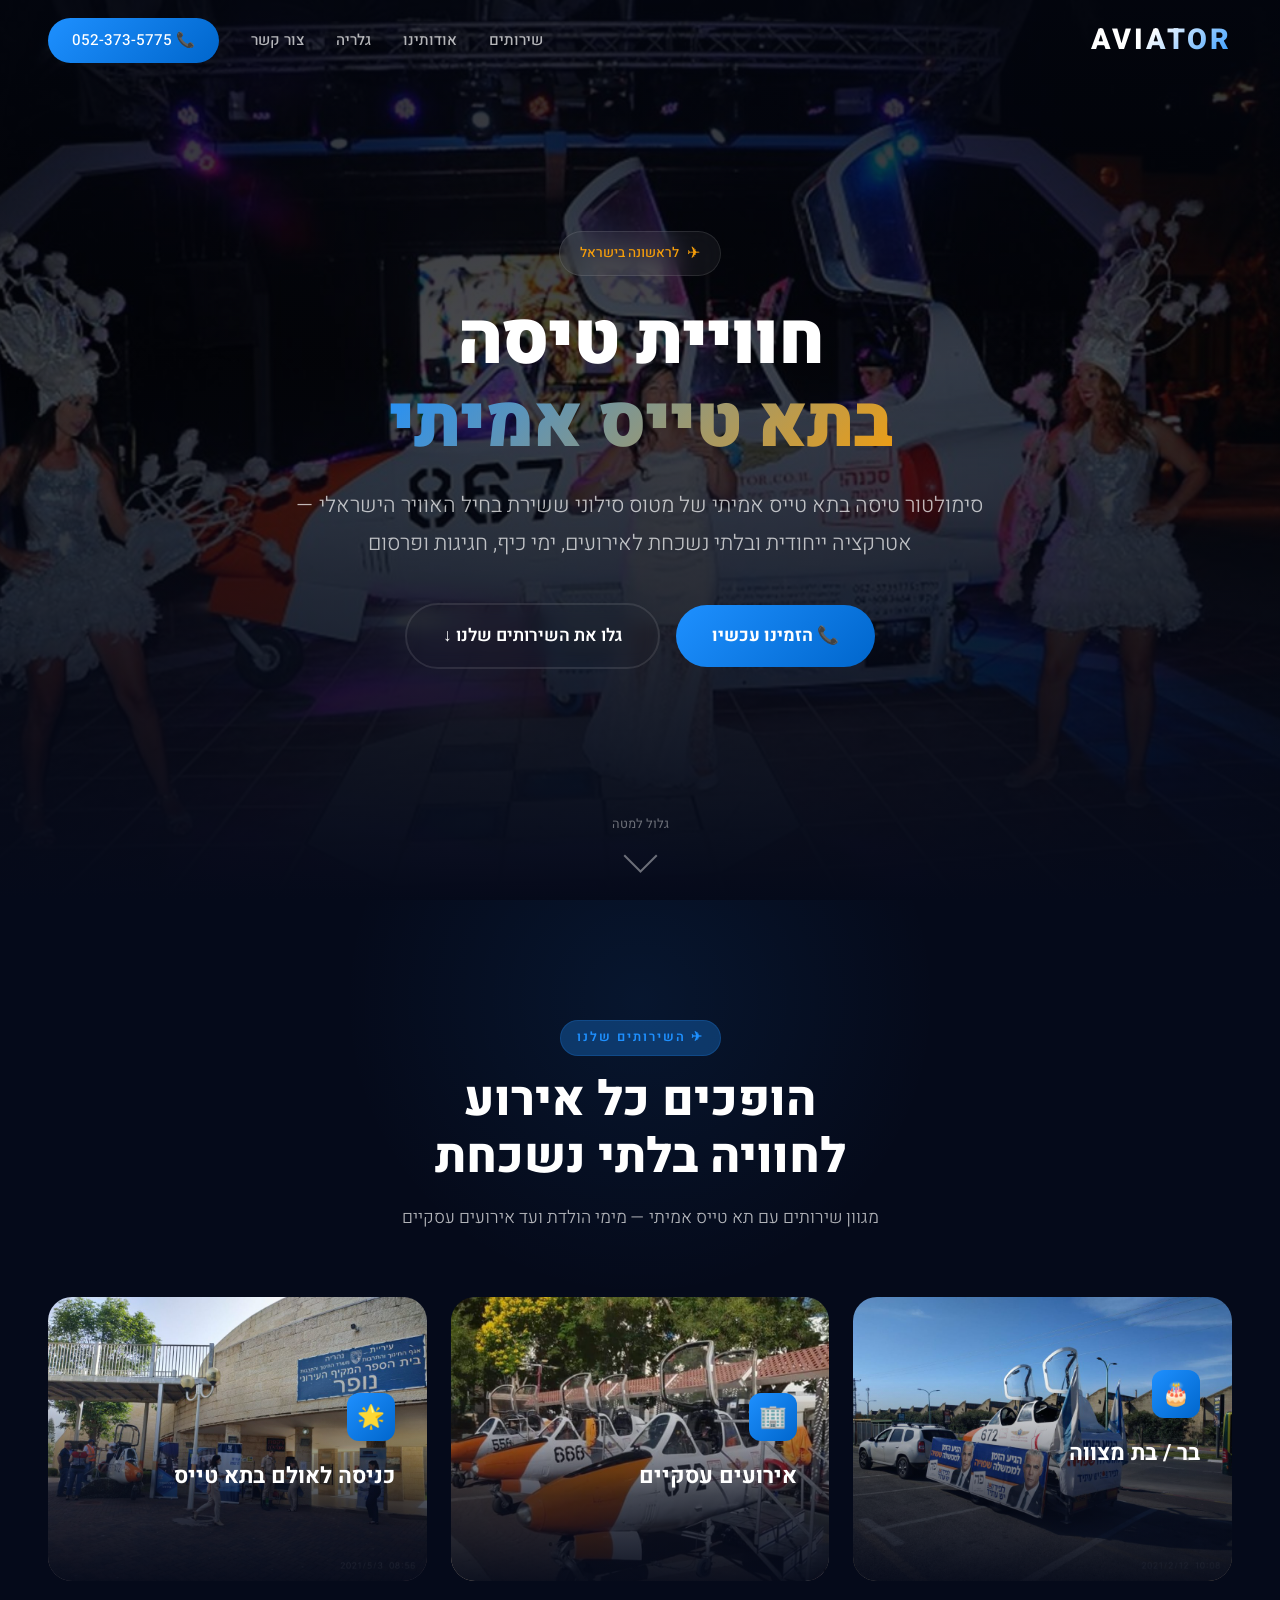
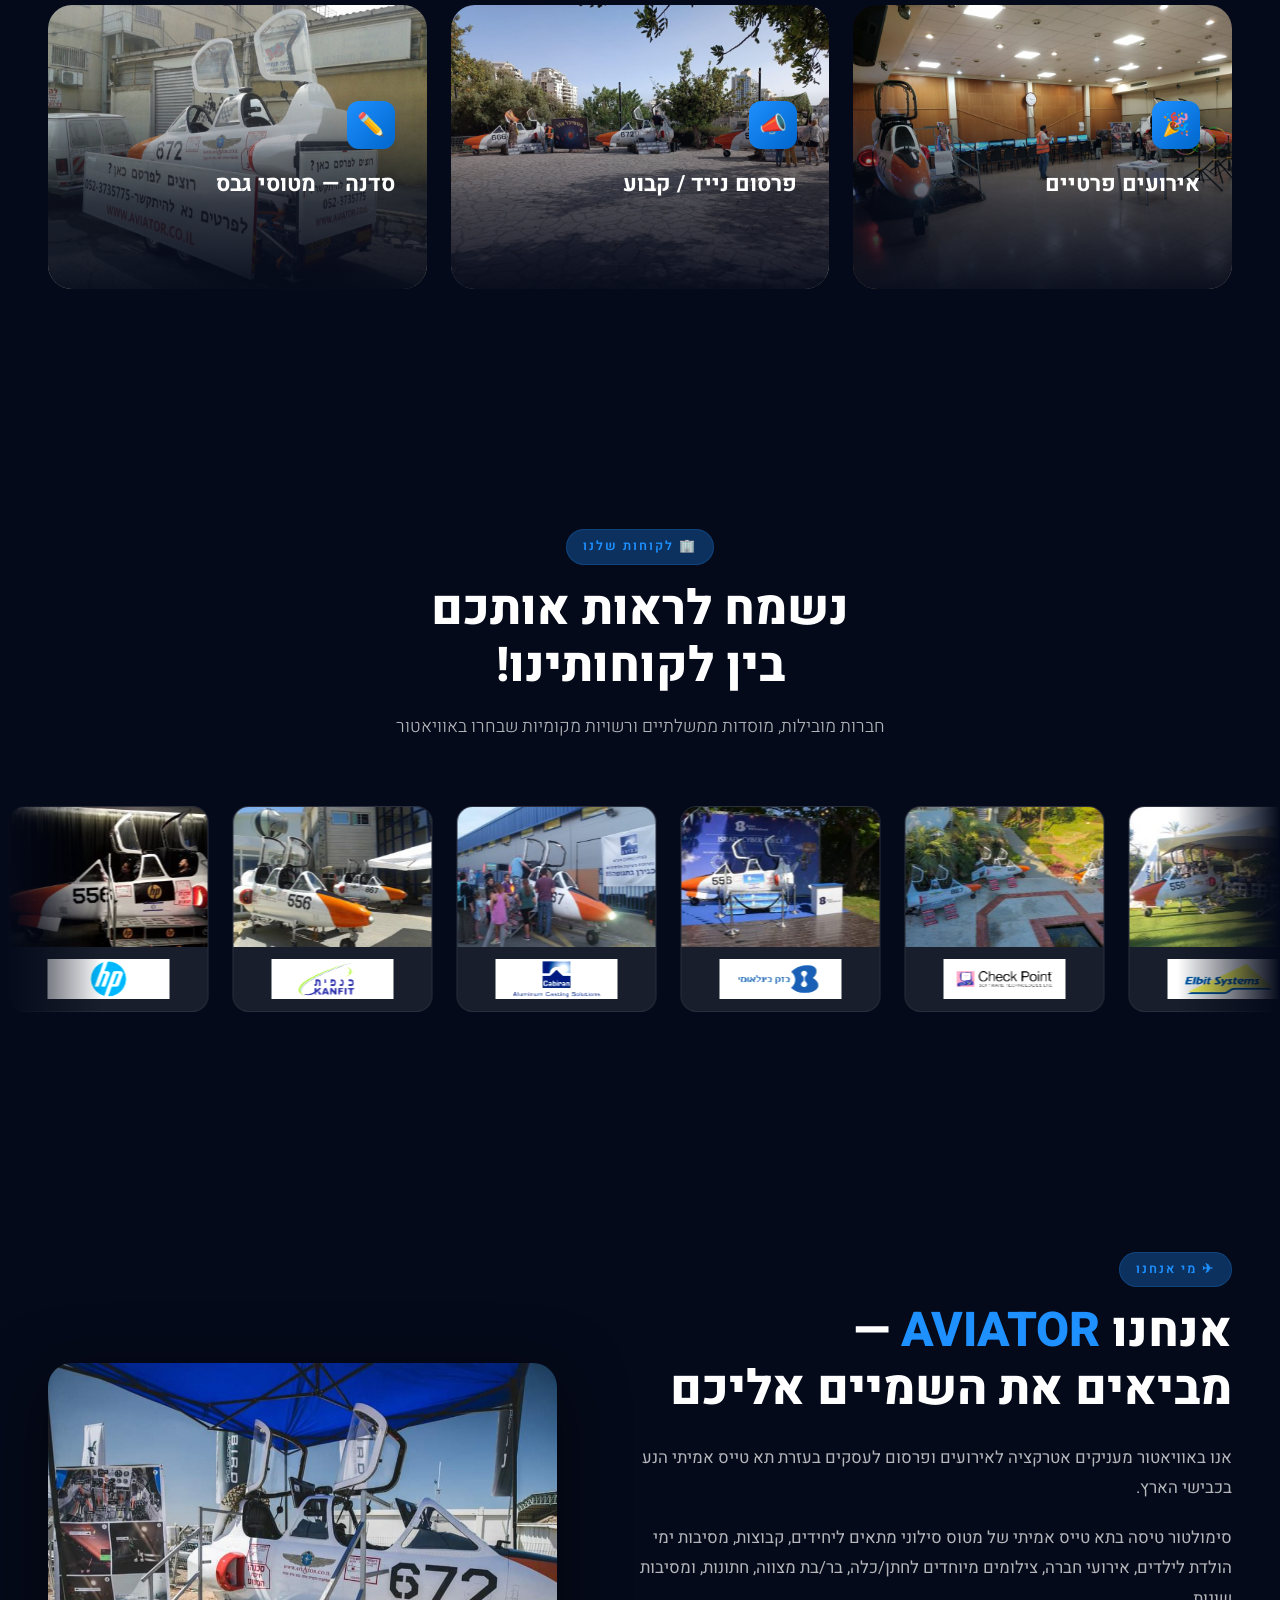
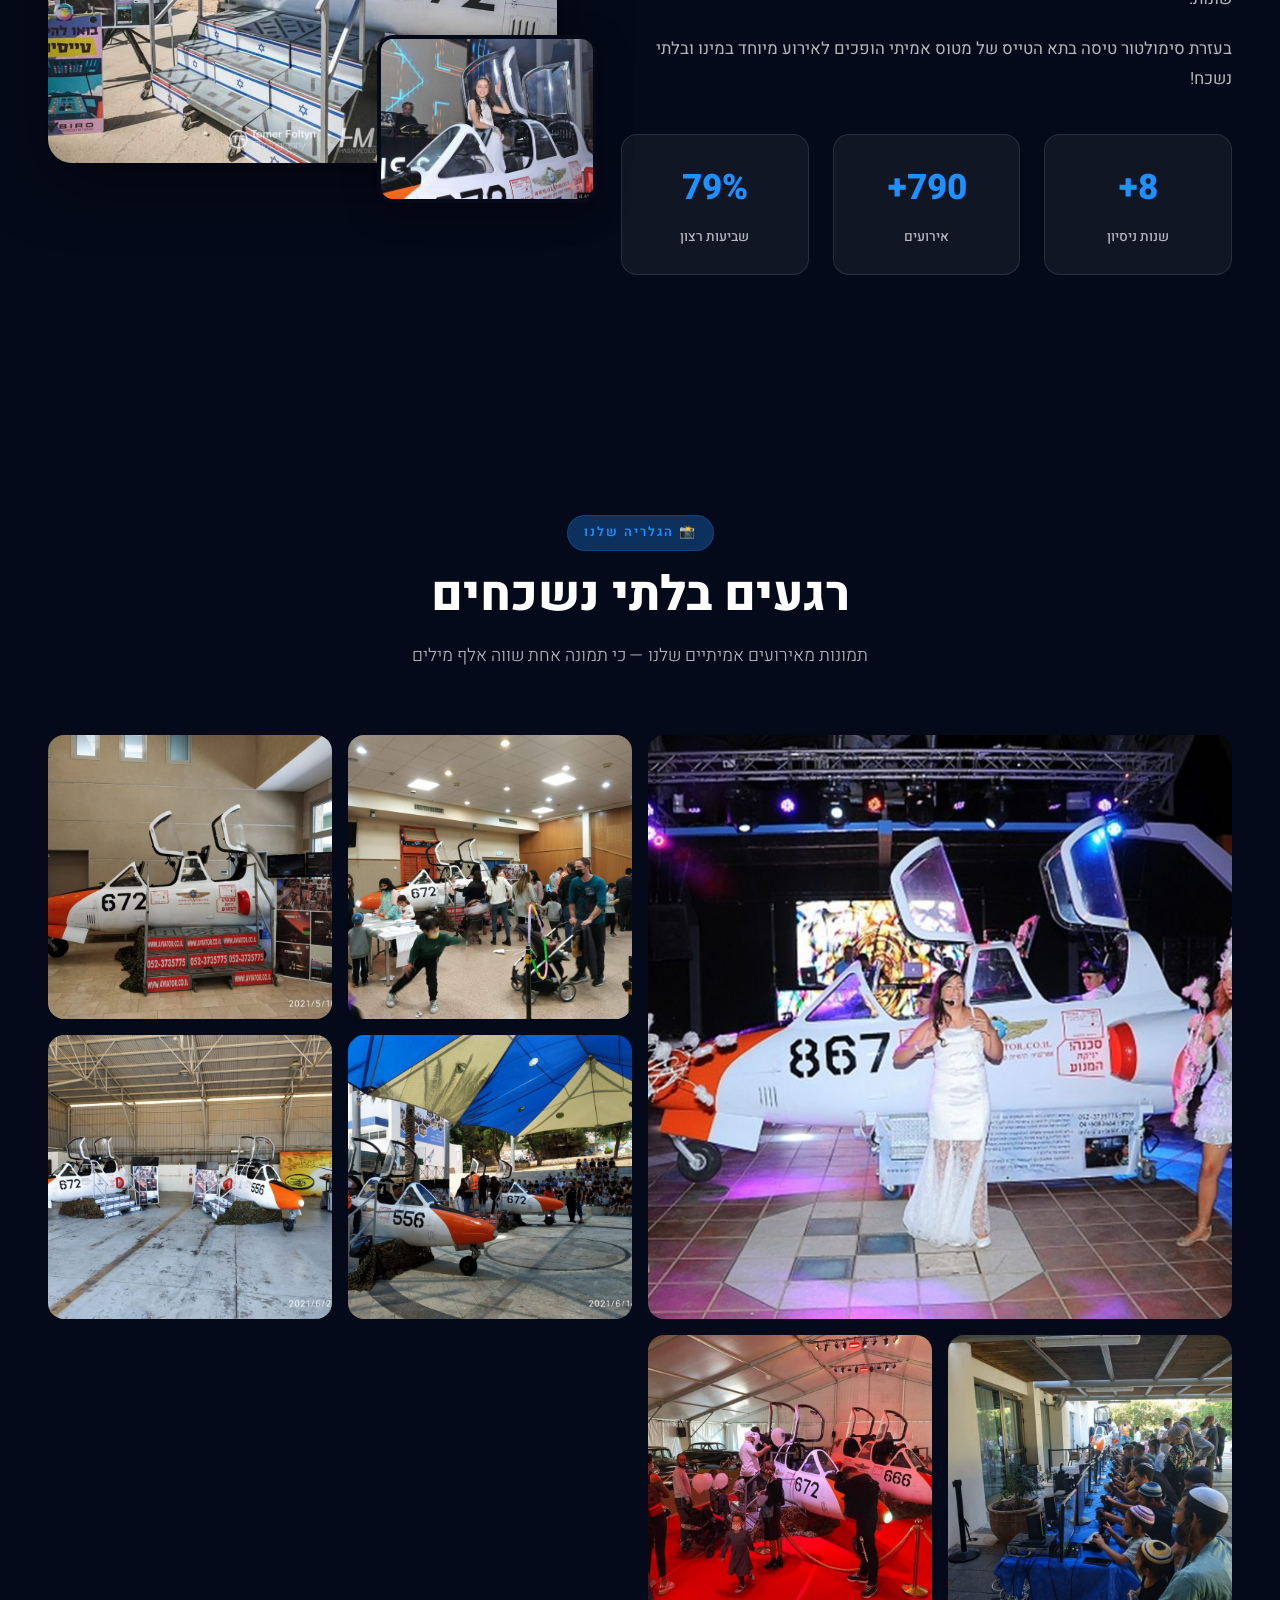
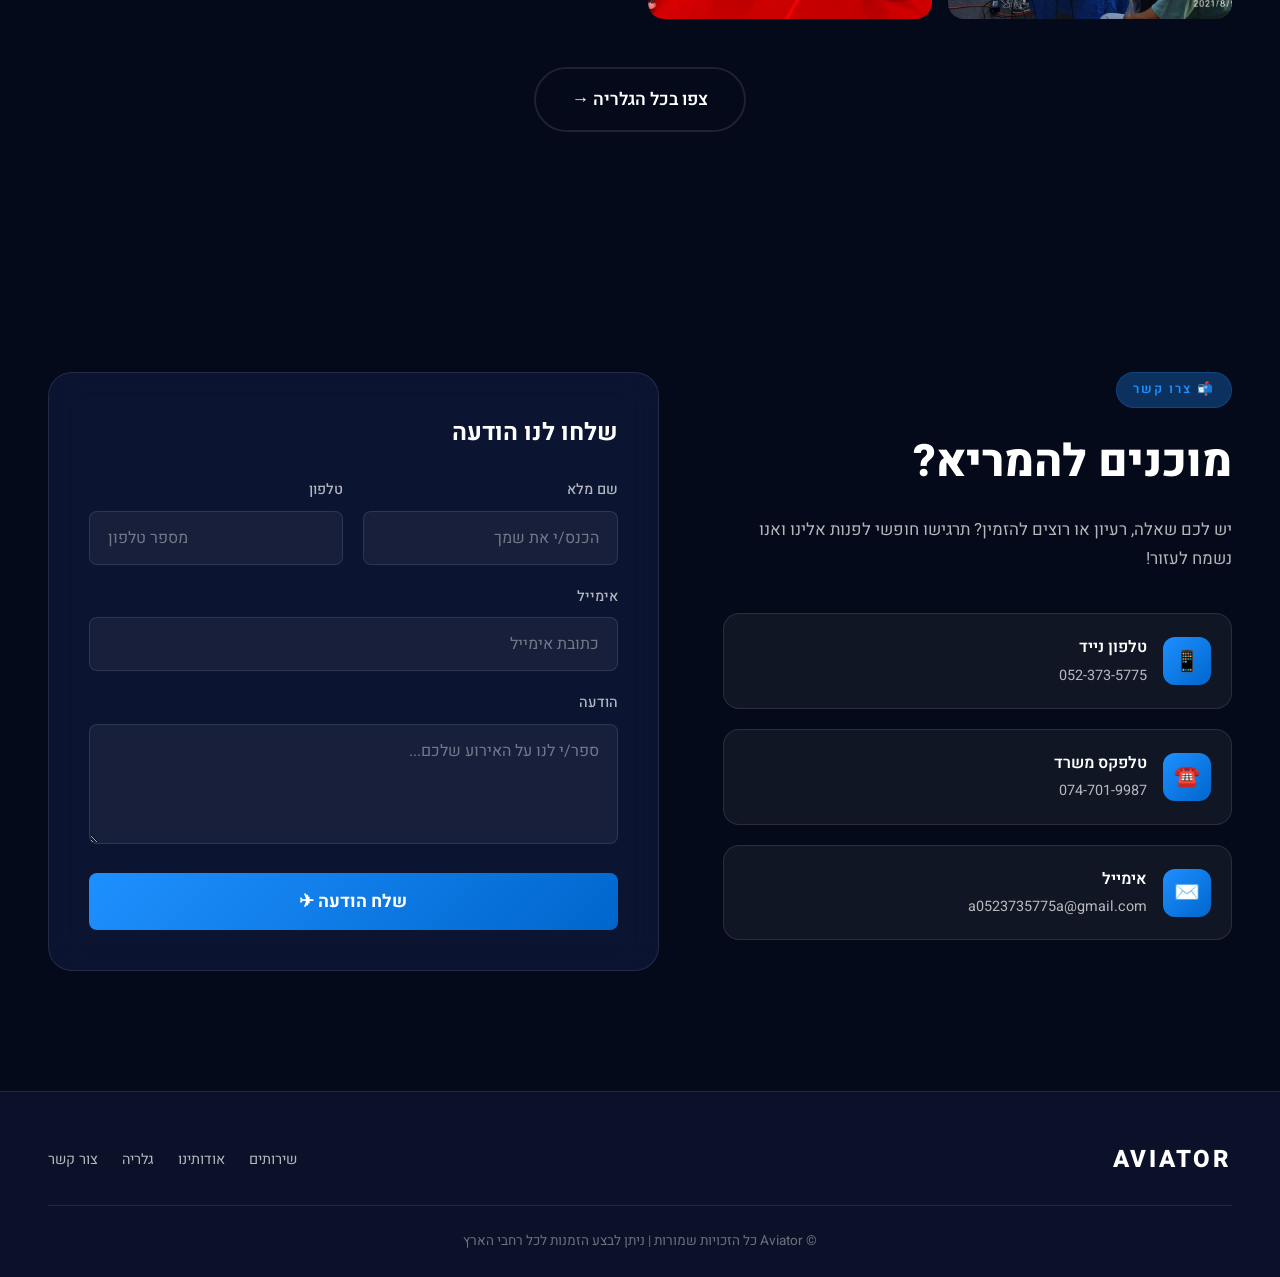
==== index.html @ 3ad4fd41 "first commit" ====
<!DOCTYPE html>
<html lang="he" dir="rtl">

<head>
    <meta charset="UTF-8">
    <meta name="viewport" content="width=device-width, initial-scale=1.0">
    <title>AVIATOR — אטרקציה לאירועים ופרסום בתא טייס אמיתי</title>
    <meta name="description"
        content="אנו באוויאטור מעניקים אטרקציה לאירועים ופרסום לעסקים בעזרת תא טייס אמיתי הנע בכבישי הארץ. סימולטור טיסה בתא טייס אמיתי של מטוס סילוני.">
    <link rel="stylesheet" href="styles.css">
</head>

<body>

    <!-- ═══ NAVIGATION ═══ -->
    <nav class="navbar" id="navbar">
        <div class="container">
            <a href="index.html" class="nav-logo">AVIATOR</a>
            <div class="nav-links" id="navLinks">
                <a href="#services">שירותים</a>
                <a href="#about">אודותינו</a>
                <a href="#gallery">גלריה</a>
                <a href="#contact">צור קשר</a>
                <a href="tel:+972523735775" class="nav-cta">📞 052-373-5775</a>
            </div>
            <button class="nav-toggle" id="navToggle" aria-label="תפריט">
                <span></span><span></span><span></span>
            </button>
        </div>
    </nav>

    <!-- ═══ HERO ═══ -->
    <section class="hero" id="hero">
        <div class="hero-bg">
            <img src="images/hero-event.jpg" alt="אירוע עם תא טייס אמיתי">
        </div>
        <div class="hero-overlay"></div>
        <div class="hero-content">
            <div class="hero-badge reveal">לראשונה בישראל</div>
            <h1 class="hero-title reveal reveal-delay-1">
                חוויית טיסה<br>
                <span class="highlight">בתא טייס אמיתי</span>
            </h1>
            <p class="hero-subtitle reveal reveal-delay-2">
                סימולטור טיסה בתא טייס אמיתי של מטוס סילוני ששירת בחיל האוויר הישראלי — אטרקציה ייחודית ובלתי נשכחת
                לאירועים, ימי כיף, חגיגות ופרסום
            </p>
            <div class="hero-actions reveal reveal-delay-3">
                <a href="tel:+972523735775" class="btn-primary">📞 הזמינו עכשיו</a>
                <a href="#services" class="btn-secondary">גלו את השירותים שלנו ↓</a>
            </div>
        </div>
        <div class="hero-scroll-indicator">
            <span>גלול למטה</span>
            <div class="arrow"></div>
        </div>
    </section>

    <!-- ═══ SERVICES ═══ -->
    <section class="services" id="services">
        <div class="container">
            <div class="section-header">
                <div class="section-tag reveal">✈ השירותים שלנו</div>
                <h2 class="section-title reveal reveal-delay-1">הופכים כל אירוע<br>לחוויה בלתי נשכחת</h2>
                <p class="section-subtitle reveal reveal-delay-2">מגוון שירותים עם תא טייס אמיתי — מימי הולדת ועד
                    אירועים עסקיים</p>
            </div>
            <div class="services-grid">
                <a href="bar-mitzvah.html" class="service-card reveal">
                    <img src="images/service-barmitzvah.jpg" alt="בר/בת מצווה">
                    <div class="service-card-overlay">
                        <div class="service-card-icon">🎂</div>
                        <h3>בר / בת מצווה</h3>
                        <p>הזדמנות של פעם בחיים — הילד/ה שלכם וחבריו נכנסים לתא טייס אמיתי ומבצעים טיסות, נחיתות ומשימות
                            מרגשות!</p>
                    </div>
                    <div class="service-card-arrow">←</div>
                </a>
                <a href="business-events.html" class="service-card reveal reveal-delay-1">
                    <img src="images/service-events.jpg" alt="אירועים עסקיים">
                    <div class="service-card-overlay">
                        <div class="service-card-icon">🏢</div>
                        <h3>אירועים עסקיים</h3>
                        <p>ימי כיף וגיבוש לעובדים, תערוכות והפנינגים עם אטרקציה ייחודית שתיזכר לכולם</p>
                    </div>
                    <div class="service-card-arrow">←</div>
                </a>
                <a href="hall-entry.html" class="service-card reveal reveal-delay-2">
                    <img src="images/service-hall.jpg" alt="כניסה לאולם בתא טייס">
                    <div class="service-card-overlay">
                        <div class="service-card-icon">🌟</div>
                        <h3>כניסה לאולם בתא טייס</h3>
                        <p>כניסה מיוחדת ובלתי נשכחת לאולם האירועים — גורמים לאורחים להפיל את הלסת!</p>
                    </div>
                    <div class="service-card-arrow">←</div>
                </a>
                <a href="private-events.html" class="service-card reveal reveal-delay-3">
                    <img src="images/service-private.jpg" alt="אירועים פרטיים">
                    <div class="service-card-overlay">
                        <div class="service-card-icon">🎉</div>
                        <h3>אירועים פרטיים</h3>
                        <p>חתונות, מסיבות, ימי הולדת וחגיגות — הפכו את האירוע שלכם למיוחד במינו</p>
                    </div>
                    <div class="service-card-arrow">←</div>
                </a>
                <a href="advertising.html" class="service-card reveal reveal-delay-4">
                    <img src="images/service-advertising.jpg" alt="פרסום">
                    <div class="service-card-overlay">
                        <div class="service-card-icon">📣</div>
                        <h3>פרסום נייד / קבוע</h3>
                        <p>קידום מותג, חברה, מוצר או מבצע שיווקי עם תא טייס אמיתי של מטוס סילוני</p>
                    </div>
                    <div class="service-card-arrow">←</div>
                </a>
                <a href="workshop.html" class="service-card reveal reveal-delay-5">
                    <img src="images/service-workshops.jpg" alt="סדנה מטוסי גבס">
                    <div class="service-card-overlay">
                        <div class="service-card-icon">✏️</div>
                        <h3>סדנה — מטוסי גבס</h3>
                        <p>סדנא ייחודית להכנת מטוסי גבס לצביעה — עשרות דגמי מטוסים מההכי קטן להכי גדול</p>
                    </div>
                    <div class="service-card-arrow">←</div>
                </a>
            </div>
        </div>
    </section>

    <!-- ═══ CLIENTS CAROUSEL ═══ -->
    <section class="clients" id="clients">
        <div class="container">
            <div class="section-header">
                <div class="section-tag reveal">🏢 לקוחות שלנו</div>
                <h2 class="section-title reveal reveal-delay-1">נשמח לראות אותכם<br>בין לקוחותינו!</h2>
                <p class="section-subtitle reveal reveal-delay-2">חברות מובילות, מוסדות ממשלתיים ורשויות מקומיות שבחרו
                    באוויאטור</p>
            </div>
        </div>
        <div class="clients-track-wrapper reveal">
            <div class="clients-track">
                <!-- Set 1 — exact pairings from aviator.co.il -->
                <div class="client-card">
                    <div class="client-card-photo"><img src="images/clients/event-elbit.jpg" alt="Elbit Systems"
                            loading="lazy"></div>
                    <div class="client-card-logo"><img src="images/clients/elbit.jpg" alt="Elbit Systems"></div>
                </div>
                <div class="client-card">
                    <div class="client-card-photo"><img src="images/clients/event-checkpoint.jpg" alt="Check Point"
                            loading="lazy"></div>
                    <div class="client-card-logo"><img src="images/clients/checkpoint.jpg" alt="Check Point"></div>
                </div>
                <div class="client-card">
                    <div class="client-card-photo"><img src="images/clients/event-bezeq.jpg" alt="בזק בינלאומי"
                            loading="lazy"></div>
                    <div class="client-card-logo"><img src="images/clients/bezeq.jpg" alt="בזק בינלאומי"></div>
                </div>
                <div class="client-card">
                    <div class="client-card-photo"><img src="images/clients/event-cabiran.jpg" alt="Cabiran"
                            loading="lazy"></div>
                    <div class="client-card-logo"><img src="images/clients/cabiran.jpg" alt="Cabiran"></div>
                </div>
                <div class="client-card">
                    <div class="client-card-photo"><img src="images/clients/event-kanfit.jpg" alt="Kanfit"
                            loading="lazy"></div>
                    <div class="client-card-logo"><img src="images/clients/kanfit.jpg" alt="Kanfit"></div>
                </div>
                <div class="client-card">
                    <div class="client-card-photo"><img src="images/clients/event-hp.jpg" alt="HP" loading="lazy"></div>
                    <div class="client-card-logo"><img src="images/clients/hp.jpg" alt="HP"></div>
                </div>
                <div class="client-card">
                    <div class="client-card-photo"><img src="images/clients/event-misterfix.jpg" alt="מיסטר פיקס"
                            loading="lazy"></div>
                    <div class="client-card-logo"><img src="images/clients/misterfix.jpg" alt="מיסטר פיקס"></div>
                </div>
                <div class="client-card">
                    <div class="client-card-photo"><img src="images/clients/event-astronautics.jpg" alt="Astronautics"
                            loading="lazy"></div>
                    <div class="client-card-logo"><img src="images/clients/astronautics.jpg" alt="Astronautics"></div>
                </div>
                <div class="client-card">
                    <div class="client-card-photo"><img src="images/clients/event-cisco.jpg" alt="CISCO" loading="lazy">
                    </div>
                    <div class="client-card-logo"><img src="images/clients/cisco.jpg" alt="CISCO"></div>
                </div>
                <div class="client-card">
                    <div class="client-card-photo"><img src="images/clients/event-kkl.jpg" alt="KKL" loading="lazy">
                    </div>
                    <div class="client-card-logo"><img src="images/clients/kkl.jpg" alt="KKL"></div>
                </div>
                <div class="client-card">
                    <div class="client-card-photo"><img src="images/clients/event-intel.jpg" alt="Intel" loading="lazy">
                    </div>
                    <div class="client-card-logo"><img src="images/clients/intel.jpg" alt="Intel"></div>
                </div>
                <div class="client-card">
                    <div class="client-card-photo"><img src="images/clients/event-mod.jpg" alt="משרד הביטחון"
                            loading="lazy"></div>
                    <div class="client-card-logo"><img src="images/clients/mod.jpg" alt="משרד הביטחון"></div>
                </div>
                <div class="client-card">
                    <div class="client-card-photo"><img src="images/clients/event-zahal.jpg" alt="צה״ל" loading="lazy">
                    </div>
                    <div class="client-card-logo"><img src="images/clients/zahal.jpg" alt="צה״ל שלנו"></div>
                </div>
                <div class="client-card">
                    <div class="client-card-photo"><img src="images/clients/event-iryamim.jpg" alt="קניון עיר ימים"
                            loading="lazy"></div>
                    <div class="client-card-logo"><img src="images/clients/iryamim.jpg" alt="קניון עיר ימים"></div>
                </div>
                <div class="client-card">
                    <div class="client-card-photo"><img src="images/clients/event-haifa.jpg" alt="עיריית חיפה"
                            loading="lazy"></div>
                    <div class="client-card-logo"><img src="images/clients/haifa.jpg" alt="עיריית חיפה"></div>
                </div>
                <div class="client-card">
                    <div class="client-card-photo"><img src="images/clients/event-symantec.jpg" alt="Symantec"
                            loading="lazy"></div>
                    <div class="client-card-logo"><img src="images/clients/symantec.jpg" alt="Symantec"></div>
                </div>
                <div class="client-card">
                    <div class="client-card-photo"><img src="images/clients/event-maccabi.jpg" alt="מכבי"
                            loading="lazy"></div>
                    <div class="client-card-logo"><img src="images/clients/maccabi.jpg" alt="מכבי"></div>
                </div>
                <div class="client-card">
                    <div class="client-card-photo"><img src="images/clients/event-malamteam.jpg" alt="Malam Team"
                            loading="lazy"></div>
                    <div class="client-card-logo"><img src="images/clients/malamteam.jpg" alt="Malam Team"></div>
                </div>
                <div class="client-card">
                    <div class="client-card-photo"><img src="images/clients/event-police.jpg" alt="משטרת ישראל"
                            loading="lazy"></div>
                    <div class="client-card-logo"><img src="images/clients/police.jpg" alt="משטרת ישראל"></div>
                </div>
                <div class="client-card">
                    <div class="client-card-photo"><img src="images/clients/event-metalicone.jpg" alt="Metalicone"
                            loading="lazy"></div>
                    <div class="client-card-logo"><img src="images/clients/metalicone.jpg" alt="Metalicone"></div>
                </div>
                <div class="client-card">
                    <div class="client-card-photo"><img src="images/clients/event-gigamon.jpg" alt="Gigamon"
                            loading="lazy"></div>
                    <div class="client-card-logo"><img src="images/clients/gigamon.jpg" alt="Gigamon"></div>
                </div>
                <div class="client-card">
                    <div class="client-card-photo"><img src="images/clients/event-yadiryamim.jpg" alt="ידי ימים"
                            loading="lazy"></div>
                    <div class="client-card-logo"><img src="images/clients/yadiryamim.jpg" alt="ידי ימים"></div>
                </div>
                <div class="client-card">
                    <div class="client-card-photo"><img src="images/clients/event-migdalhaemek.jpg" alt="מגדל העמק"
                            loading="lazy"></div>
                    <div class="client-card-logo"><img src="images/clients/migdalhaemek.jpg" alt="מגדל העמק"></div>
                </div>
                <div class="client-card">
                    <div class="client-card-photo"><img src="images/clients/event-petachtikva.jpg" alt="פתח תקווה"
                            loading="lazy"></div>
                    <div class="client-card-logo"><img src="images/clients/petachtikva.jpg" alt="פתח תקווה"></div>
                </div>
                <div class="client-card">
                    <div class="client-card-photo"><img src="images/clients/event-kiriatmalachi.jpg" alt="קריית מלאכי"
                            loading="lazy"></div>
                    <div class="client-card-logo"><img src="images/clients/kiriatmalachi.png" alt="קריית מלאכי"></div>
                </div>
                <div class="client-card">
                    <div class="client-card-photo"><img src="images/clients/event-ilanramon.jpg" alt="אילן רמון"
                            loading="lazy"></div>
                    <div class="client-card-logo"><img src="images/clients/ilanramon.jpg" alt="אילן רמון"></div>
                </div>
                <div class="client-card">
                    <div class="client-card-photo"><img src="images/clients/event-starashdod.jpg" alt="סטאר אשדוד"
                            loading="lazy"></div>
                    <div class="client-card-logo"><img src="images/clients/starashdod.jpg" alt="סטאר אשדוד"></div>
                </div>
                <div class="client-card">
                    <div class="client-card-photo"><img src="images/clients/event-petachtikva2.jpg" alt="פתח תקווה"
                            loading="lazy"></div>
                    <div class="client-card-logo"><img src="images/clients/petachtikva2.png" alt="פתח תקווה"></div>
                </div>
                <!-- Duplicate set for seamless infinite scroll -->
                <div class="client-card">
                    <div class="client-card-photo"><img src="images/clients/event-elbit.jpg" alt="Elbit Systems"
                            loading="lazy"></div>
                    <div class="client-card-logo"><img src="images/clients/elbit.jpg" alt="Elbit Systems"></div>
                </div>
                <div class="client-card">
                    <div class="client-card-photo"><img src="images/clients/event-checkpoint.jpg" alt="Check Point"
                            loading="lazy"></div>
                    <div class="client-card-logo"><img src="images/clients/checkpoint.jpg" alt="Check Point"></div>
                </div>
                <div class="client-card">
                    <div class="client-card-photo"><img src="images/clients/event-bezeq.jpg" alt="בזק בינלאומי"
                            loading="lazy"></div>
                    <div class="client-card-logo"><img src="images/clients/bezeq.jpg" alt="בזק בינלאומי"></div>
                </div>
                <div class="client-card">
                    <div class="client-card-photo"><img src="images/clients/event-cabiran.jpg" alt="Cabiran"
                            loading="lazy"></div>
                    <div class="client-card-logo"><img src="images/clients/cabiran.jpg" alt="Cabiran"></div>
                </div>
                <div class="client-card">
                    <div class="client-card-photo"><img src="images/clients/event-kanfit.jpg" alt="Kanfit"
                            loading="lazy"></div>
                    <div class="client-card-logo"><img src="images/clients/kanfit.jpg" alt="Kanfit"></div>
                </div>
                <div class="client-card">
                    <div class="client-card-photo"><img src="images/clients/event-hp.jpg" alt="HP" loading="lazy"></div>
                    <div class="client-card-logo"><img src="images/clients/hp.jpg" alt="HP"></div>
                </div>
                <div class="client-card">
                    <div class="client-card-photo"><img src="images/clients/event-misterfix.jpg" alt="מיסטר פיקס"
                            loading="lazy"></div>
                    <div class="client-card-logo"><img src="images/clients/misterfix.jpg" alt="מיסטר פיקס"></div>
                </div>
                <div class="client-card">
                    <div class="client-card-photo"><img src="images/clients/event-astronautics.jpg" alt="Astronautics"
                            loading="lazy"></div>
                    <div class="client-card-logo"><img src="images/clients/astronautics.jpg" alt="Astronautics"></div>
                </div>
                <div class="client-card">
                    <div class="client-card-photo"><img src="images/clients/event-cisco.jpg" alt="CISCO" loading="lazy">
                    </div>
                    <div class="client-card-logo"><img src="images/clients/cisco.jpg" alt="CISCO"></div>
                </div>
                <div class="client-card">
                    <div class="client-card-photo"><img src="images/clients/event-kkl.jpg" alt="KKL" loading="lazy">
                    </div>
                    <div class="client-card-logo"><img src="images/clients/kkl.jpg" alt="KKL"></div>
                </div>
                <div class="client-card">
                    <div class="client-card-photo"><img src="images/clients/event-intel.jpg" alt="Intel" loading="lazy">
                    </div>
                    <div class="client-card-logo"><img src="images/clients/intel.jpg" alt="Intel"></div>
                </div>
                <div class="client-card">
                    <div class="client-card-photo"><img src="images/clients/event-mod.jpg" alt="משרד הביטחון"
                            loading="lazy"></div>
                    <div class="client-card-logo"><img src="images/clients/mod.jpg" alt="משרד הביטחון"></div>
                </div>
                <div class="client-card">
                    <div class="client-card-photo"><img src="images/clients/event-zahal.jpg" alt="צה״ל" loading="lazy">
                    </div>
                    <div class="client-card-logo"><img src="images/clients/zahal.jpg" alt="צה״ל שלנו"></div>
                </div>
                <div class="client-card">
                    <div class="client-card-photo"><img src="images/clients/event-iryamim.jpg" alt="קניון עיר ימים"
                            loading="lazy"></div>
                    <div class="client-card-logo"><img src="images/clients/iryamim.jpg" alt="קניון עיר ימים"></div>
                </div>
                <div class="client-card">
                    <div class="client-card-photo"><img src="images/clients/event-haifa.jpg" alt="עיריית חיפה"
                            loading="lazy"></div>
                    <div class="client-card-logo"><img src="images/clients/haifa.jpg" alt="עיריית חיפה"></div>
                </div>
                <div class="client-card">
                    <div class="client-card-photo"><img src="images/clients/event-symantec.jpg" alt="Symantec"
                            loading="lazy"></div>
                    <div class="client-card-logo"><img src="images/clients/symantec.jpg" alt="Symantec"></div>
                </div>
                <div class="client-card">
                    <div class="client-card-photo"><img src="images/clients/event-maccabi.jpg" alt="מכבי"
                            loading="lazy"></div>
                    <div class="client-card-logo"><img src="images/clients/maccabi.jpg" alt="מכבי"></div>
                </div>
                <div class="client-card">
                    <div class="client-card-photo"><img src="images/clients/event-malamteam.jpg" alt="Malam Team"
                            loading="lazy"></div>
                    <div class="client-card-logo"><img src="images/clients/malamteam.jpg" alt="Malam Team"></div>
                </div>
                <div class="client-card">
                    <div class="client-card-photo"><img src="images/clients/event-police.jpg" alt="משטרת ישראל"
                            loading="lazy"></div>
                    <div class="client-card-logo"><img src="images/clients/police.jpg" alt="משטרת ישראל"></div>
                </div>
                <div class="client-card">
                    <div class="client-card-photo"><img src="images/clients/event-metalicone.jpg" alt="Metalicone"
                            loading="lazy"></div>
                    <div class="client-card-logo"><img src="images/clients/metalicone.jpg" alt="Metalicone"></div>
                </div>
                <div class="client-card">
                    <div class="client-card-photo"><img src="images/clients/event-gigamon.jpg" alt="Gigamon"
                            loading="lazy"></div>
                    <div class="client-card-logo"><img src="images/clients/gigamon.jpg" alt="Gigamon"></div>
                </div>
                <div class="client-card">
                    <div class="client-card-photo"><img src="images/clients/event-yadiryamim.jpg" alt="ידי ימים"
                            loading="lazy"></div>
                    <div class="client-card-logo"><img src="images/clients/yadiryamim.jpg" alt="ידי ימים"></div>
                </div>
                <div class="client-card">
                    <div class="client-card-photo"><img src="images/clients/event-migdalhaemek.jpg" alt="מגדל העמק"
                            loading="lazy"></div>
                    <div class="client-card-logo"><img src="images/clients/migdalhaemek.jpg" alt="מגדל העמק"></div>
                </div>
                <div class="client-card">
                    <div class="client-card-photo"><img src="images/clients/event-petachtikva.jpg" alt="פתח תקווה"
                            loading="lazy"></div>
                    <div class="client-card-logo"><img src="images/clients/petachtikva.jpg" alt="פתח תקווה"></div>
                </div>
                <div class="client-card">
                    <div class="client-card-photo"><img src="images/clients/event-kiriatmalachi.jpg" alt="קריית מלאכי"
                            loading="lazy"></div>
                    <div class="client-card-logo"><img src="images/clients/kiriatmalachi.png" alt="קריית מלאכי"></div>
                </div>
                <div class="client-card">
                    <div class="client-card-photo"><img src="images/clients/event-ilanramon.jpg" alt="אילן רמון"
                            loading="lazy"></div>
                    <div class="client-card-logo"><img src="images/clients/ilanramon.jpg" alt="אילן רמון"></div>
                </div>
                <div class="client-card">
                    <div class="client-card-photo"><img src="images/clients/event-starashdod.jpg" alt="סטאר אשדוד"
                            loading="lazy"></div>
                    <div class="client-card-logo"><img src="images/clients/starashdod.jpg" alt="סטאר אשדוד"></div>
                </div>
                <div class="client-card">
                    <div class="client-card-photo"><img src="images/clients/event-petachtikva2.jpg" alt="פתח תקווה"
                            loading="lazy"></div>
                    <div class="client-card-logo"><img src="images/clients/petachtikva2.png" alt="פתח תקווה"></div>
                </div>
            </div>
        </div>
    </section>

    <!-- ═══ ABOUT ═══ -->
    <section class="about" id="about">
        <div class="container">
            <div class="about-grid">
                <div class="about-text reveal">
                    <div class="section-tag">✈ מי אנחנו</div>
                    <h2>אנחנו <span class="highlight-text">AVIATOR</span> —<br>מביאים את השמיים אליכם</h2>
                    <p>אנו באוויאטור מעניקים אטרקציה לאירועים ופרסום לעסקים בעזרת תא טייס אמיתי הנע בכבישי הארץ.</p>
                    <p>סימולטור טיסה בתא טייס אמיתי של מטוס סילוני מתאים ליחידים, קבוצות, מסיבות ימי הולדת לילדים,
                        אירועי חברה, צילומים מיוחדים לחתן/כלה, בר/בת מצווה, חתונות, ומסיבות שונות.</p>
                    <p>בעזרת סימולטור טיסה בתא הטייס של מטוס אמיתי הופכים לאירוע מיוחד במינו ובלתי נשכח!</p>
                    <div class="about-stats">
                        <div class="stat-item reveal reveal-delay-1">
                            <span class="stat-number">10+</span>
                            <span class="stat-label">שנות ניסיון</span>
                        </div>
                        <div class="stat-item reveal reveal-delay-2">
                            <span class="stat-number">1000+</span>
                            <span class="stat-label">אירועים</span>
                        </div>
                        <div class="stat-item reveal reveal-delay-3">
                            <span class="stat-number">100%</span>
                            <span class="stat-label">שביעות רצון</span>
                        </div>
                    </div>
                </div>
                <div class="about-images reveal reveal-delay-2">
                    <div class="about-img-main">
                        <img src="images/hero-cockpit.jpg" alt="תא טייס אמיתי באירוע">
                    </div>
                    <div class="about-img-float">
                        <img src="images/about-1.jpg" alt="AVIATOR בפעולה">
                    </div>
                </div>
            </div>
        </div>
    </section>

    <!-- ═══ GALLERY ═══ -->
    <section class="gallery" id="gallery">
        <div class="container">
            <div class="section-header">
                <div class="section-tag reveal">📸 הגלריה שלנו</div>
                <h2 class="section-title reveal reveal-delay-1">רגעים בלתי נשכחים</h2>
                <p class="section-subtitle reveal reveal-delay-2">תמונות מאירועים אמיתיים שלנו — כי תמונה אחת שווה אלף
                    מילים</p>
            </div>
            <div class="gallery-grid">
                <div class="gallery-item reveal"><img src="images/hero-event.jpg" alt="אירוע עם תא טייס"></div>
                <div class="gallery-item reveal reveal-delay-1"><img src="images/gallery-1.jpg" alt="גלריה 1"></div>
                <div class="gallery-item reveal reveal-delay-2"><img src="images/gallery-2.jpg" alt="גלריה 2"></div>
                <div class="gallery-item reveal reveal-delay-3"><img src="images/gallery-3.jpg" alt="גלריה 3"></div>
                <div class="gallery-item reveal reveal-delay-1"><img src="images/gallery-4.jpg" alt="גלריה 4"></div>
                <div class="gallery-item reveal reveal-delay-2"><img src="images/gallery-5.jpg" alt="גלריה 5"></div>
                <div class="gallery-item reveal reveal-delay-3"><img src="images/event-exhibition.jpg" alt="תערוכה">
                </div>
            </div>
            <div class="gallery-cta reveal">
                <a href="gallery.html" class="btn-secondary">צפו בכל הגלריה →</a>
            </div>
        </div>
    </section>

    <!-- ═══ CONTACT ═══ -->
    <section class="contact" id="contact">
        <div class="container">
            <div class="contact-grid">
                <div class="contact-info reveal">
                    <div class="section-tag">📬 צרו קשר</div>
                    <h2>מוכנים להמריא?</h2>
                    <p>יש לכם שאלה, רעיון או רוצים להזמין? תרגישו חופשי לפנות אלינו ואנו נשמח לעזור!</p>
                    <div class="contact-methods">
                        <a href="tel:+972523735775" class="contact-method">
                            <div class="contact-method-icon">📱</div>
                            <div class="contact-method-text">
                                <h4>טלפון נייד</h4>
                                <p>052-373-5775</p>
                            </div>
                        </a>
                        <a href="tel:+972747019987" class="contact-method">
                            <div class="contact-method-icon">☎️</div>
                            <div class="contact-method-text">
                                <h4>טלפקס משרד</h4>
                                <p>074-701-9987</p>
                            </div>
                        </a>
                        <a href="mailto:a0523735775a@gmail.com" class="contact-method">
                            <div class="contact-method-icon">✉️</div>
                            <div class="contact-method-text">
                                <h4>אימייל</h4>
                                <p>a0523735775a@gmail.com</p>
                            </div>
                        </a>
                    </div>
                </div>
                <div class="contact-form reveal reveal-delay-2">
                    <h3>שלחו לנו הודעה</h3>
                    <form id="contactForm">
                        <div class="form-row">
                            <div class="form-group">
                                <label>שם מלא</label>
                                <input type="text" placeholder="הכנס/י את שמך" required>
                            </div>
                            <div class="form-group">
                                <label>טלפון</label>
                                <input type="tel" placeholder="מספר טלפון" required>
                            </div>
                        </div>
                        <div class="form-group">
                            <label>אימייל</label>
                            <input type="email" placeholder="כתובת אימייל">
                        </div>
                        <div class="form-group">
                            <label>הודעה</label>
                            <textarea placeholder="ספר/י לנו על האירוע שלכם..."></textarea>
                        </div>
                        <button type="submit" class="form-submit">שלח הודעה ✈</button>
                    </form>
                </div>
            </div>
        </div>
    </section>

    <!-- ═══ FOOTER ═══ -->
    <footer class="footer">
        <div class="container">
            <div class="footer-content">
                <div class="footer-logo">AVIATOR</div>
                <div class="footer-links">
                    <a href="#services">שירותים</a>
                    <a href="#about">אודותינו</a>
                    <a href="#gallery">גלריה</a>
                    <a href="#contact">צור קשר</a>
                </div>
            </div>
            <div class="footer-bottom">
                <p>© Aviator כל הזכויות שמורות | ניתן לבצע הזמנות לכל רחבי הארץ</p>
            </div>
        </div>
    </footer>

    <script src="script.js"></script>
</body>

</html>
---- styles.css ----
/* ═══════════════════════════════════════════════
   AVIATOR — Modern Redesign
   Premium Dark Aviation Theme
   ═══════════════════════════════════════════════ */

@import url('https://fonts.googleapis.com/css2?family=Heebo:wght@300;400;500;600;700;800;900&display=swap');

/* ── CSS Variables ── */
:root {
    --bg-primary: #050a1a;
    --bg-secondary: #0a1128;
    --bg-card: rgba(15, 25, 60, 0.7);
    --bg-glass: rgba(255, 255, 255, 0.05);
    --border-glass: rgba(255, 255, 255, 0.1);

    --text-primary: #ffffff;
    --text-secondary: rgba(255, 255, 255, 0.7);
    --text-muted: rgba(255, 255, 255, 0.4);

    --accent-blue: #1e90ff;
    --accent-blue-glow: rgba(30, 144, 255, 0.3);
    --accent-amber: #f59e0b;
    --accent-amber-glow: rgba(245, 158, 11, 0.3);
    --accent-gradient: linear-gradient(135deg, #1e90ff, #0066cc);
    --accent-gradient-hover: linear-gradient(135deg, #3da0ff, #1e90ff);

    --radius-sm: 8px;
    --radius-md: 16px;
    --radius-lg: 24px;
    --radius-xl: 32px;

    --shadow-sm: 0 2px 8px rgba(0, 0, 0, 0.3);
    --shadow-md: 0 8px 32px rgba(0, 0, 0, 0.4);
    --shadow-lg: 0 16px 64px rgba(0, 0, 0, 0.5);
    --shadow-glow: 0 0 40px var(--accent-blue-glow);

    --transition-fast: 0.2s cubic-bezier(0.4, 0, 0.2, 1);
    --transition-smooth: 0.4s cubic-bezier(0.4, 0, 0.2, 1);
    --transition-bounce: 0.5s cubic-bezier(0.34, 1.56, 0.64, 1);

    --container-max: 1280px;
    --section-padding: clamp(60px, 10vw, 120px);
}

/* ── Reset ── */
*,
*::before,
*::after {
    margin: 0;
    padding: 0;
    box-sizing: border-box;
}

html {
    scroll-behavior: smooth;
    font-size: 16px;
}

body {
    font-family: 'Heebo', sans-serif;
    background: var(--bg-primary);
    color: var(--text-primary);
    direction: rtl;
    min-height: 100vh;
    overflow-x: hidden;
    line-height: 1.7;
    -webkit-font-smoothing: antialiased;
}

img {
    max-width: 100%;
    height: auto;
    display: block;
}

a {
    text-decoration: none;
    color: inherit;
}

ul {
    list-style: none;
}

.container {
    max-width: var(--container-max);
    margin: 0 auto;
    padding: 0 clamp(20px, 4vw, 48px);
}

/* ── Section Animations ── */
.reveal {
    opacity: 0;
    transform: translateY(40px);
    transition: opacity 0.8s ease, transform 0.8s ease;
}

.reveal.visible {
    opacity: 1;
    transform: translateY(0);
}

.reveal-delay-1 {
    transition-delay: 0.1s;
}

.reveal-delay-2 {
    transition-delay: 0.2s;
}

.reveal-delay-3 {
    transition-delay: 0.3s;
}

.reveal-delay-4 {
    transition-delay: 0.4s;
}

.reveal-delay-5 {
    transition-delay: 0.5s;
}

.reveal-delay-6 {
    transition-delay: 0.6s;
}

/* ═══════════════════════════════════════════════
   NAVIGATION
   ═══════════════════════════════════════════════ */
.navbar {
    position: fixed;
    top: 0;
    right: 0;
    left: 0;
    z-index: 1000;
    padding: 16px 0;
    background: transparent;
    transition: background var(--transition-smooth), backdrop-filter var(--transition-smooth), padding var(--transition-smooth);
}

.navbar.scrolled {
    background: rgba(5, 10, 26, 0.85);
    backdrop-filter: blur(20px);
    -webkit-backdrop-filter: blur(20px);
    border-bottom: 1px solid var(--border-glass);
    padding: 10px 0;
}

.navbar .container {
    display: flex;
    align-items: center;
    justify-content: space-between;
}

.nav-logo {
    font-size: 1.8rem;
    font-weight: 800;
    letter-spacing: 3px;
    background: linear-gradient(135deg, #fff 40%, var(--accent-blue));
    -webkit-background-clip: text;
    -webkit-text-fill-color: transparent;
    background-clip: text;
}

.nav-logo span {
    -webkit-text-fill-color: var(--accent-amber);
    color: var(--accent-amber);
}

.nav-links {
    display: flex;
    align-items: center;
    gap: 32px;
}

.nav-links a {
    font-size: 0.95rem;
    font-weight: 500;
    color: var(--text-secondary);
    position: relative;
    transition: color var(--transition-fast);
}

.nav-links a::after {
    content: '';
    position: absolute;
    bottom: -4px;
    right: 0;
    width: 0;
    height: 2px;
    background: var(--accent-blue);
    transition: width var(--transition-smooth);
}

.nav-links a:hover {
    color: var(--text-primary);
}

.nav-links a:hover::after {
    width: 100%;
}

.nav-cta {
    display: inline-flex;
    align-items: center;
    gap: 8px;
    padding: 10px 24px;
    background: var(--accent-gradient);
    color: #fff !important;
    border-radius: 50px;
    font-weight: 600;
    font-size: 0.95rem;
    transition: transform var(--transition-fast), box-shadow var(--transition-fast);
    border: none;
    cursor: pointer;
}

.nav-cta:hover {
    transform: translateY(-2px);
    box-shadow: var(--shadow-glow);
}

.nav-cta::after {
    display: none !important;
}

/* Mobile nav */
.nav-toggle {
    display: none;
    flex-direction: column;
    gap: 5px;
    cursor: pointer;
    background: none;
    border: none;
    padding: 8px;
}

.nav-toggle span {
    width: 24px;
    height: 2px;
    background: var(--text-primary);
    transition: var(--transition-fast);
    border-radius: 2px;
}

/* ═══════════════════════════════════════════════
   HERO SECTION
   ═══════════════════════════════════════════════ */
.hero {
    position: relative;
    min-height: 100vh;
    display: flex;
    align-items: center;
    justify-content: center;
    overflow: hidden;
}

.hero-bg {
    position: absolute;
    inset: 0;
    z-index: 0;
}

.hero-bg img {
    width: 100%;
    height: 100%;
    object-fit: cover;
    object-position: center 30%;
    filter: brightness(0.35) saturate(1.2);
}

.hero-overlay {
    position: absolute;
    inset: 0;
    background:
        linear-gradient(180deg,
            rgba(5, 10, 26, 0.5) 0%,
            rgba(5, 10, 26, 0.2) 40%,
            rgba(5, 10, 26, 0.6) 70%,
            rgba(5, 10, 26, 1) 100%);
    z-index: 1;
}

.hero-content {
    position: relative;
    z-index: 2;
    text-align: center;
    max-width: 900px;
    padding: 0 24px;
}

.hero-badge {
    display: inline-flex;
    align-items: center;
    gap: 8px;
    padding: 8px 20px;
    background: var(--bg-glass);
    border: 1px solid var(--border-glass);
    border-radius: 50px;
    font-size: 0.85rem;
    font-weight: 500;
    color: var(--accent-amber);
    margin-bottom: 24px;
    backdrop-filter: blur(10px);
}

.hero-badge::before {
    content: '✈';
    font-size: 1rem;
}

.hero-title {
    font-size: clamp(2.5rem, 6vw, 4.5rem);
    font-weight: 900;
    line-height: 1.15;
    margin-bottom: 20px;
    letter-spacing: -1px;
}

.hero-title .highlight {
    background: linear-gradient(135deg, var(--accent-blue), var(--accent-amber));
    -webkit-background-clip: text;
    -webkit-text-fill-color: transparent;
    background-clip: text;
}

.hero-subtitle {
    font-size: clamp(1.1rem, 2vw, 1.35rem);
    color: var(--text-secondary);
    margin-bottom: 40px;
    max-width: 700px;
    margin-left: auto;
    margin-right: auto;
    font-weight: 300;
    line-height: 1.8;
}

.hero-actions {
    display: flex;
    align-items: center;
    justify-content: center;
    gap: 16px;
    flex-wrap: wrap;
}

.btn-primary {
    display: inline-flex;
    align-items: center;
    gap: 10px;
    padding: 16px 36px;
    background: var(--accent-gradient);
    color: #fff;
    border-radius: 50px;
    font-weight: 700;
    font-size: 1.1rem;
    transition: transform var(--transition-fast), box-shadow var(--transition-fast);
    border: none;
    cursor: pointer;
    font-family: inherit;
}

.btn-primary:hover {
    transform: translateY(-3px);
    box-shadow: 0 12px 40px var(--accent-blue-glow);
}

.btn-secondary {
    display: inline-flex;
    align-items: center;
    gap: 10px;
    padding: 16px 36px;
    background: transparent;
    color: var(--text-primary);
    border: 2px solid var(--border-glass);
    border-radius: 50px;
    font-weight: 600;
    font-size: 1.1rem;
    transition: var(--transition-fast);
    cursor: pointer;
    font-family: inherit;
    backdrop-filter: blur(8px);
}

.btn-secondary:hover {
    background: var(--bg-glass);
    border-color: var(--accent-blue);
    transform: translateY(-3px);
}

.hero-scroll-indicator {
    position: absolute;
    bottom: 32px;
    left: 50%;
    transform: translateX(-50%);
    z-index: 2;
    display: flex;
    flex-direction: column;
    align-items: center;
    gap: 8px;
    color: var(--text-muted);
    font-size: 0.8rem;
    animation: bounce 2s infinite;
}

.hero-scroll-indicator .arrow {
    width: 24px;
    height: 24px;
    border-left: 2px solid var(--text-muted);
    border-bottom: 2px solid var(--text-muted);
    transform: rotate(-45deg);
}

@keyframes bounce {

    0%,
    100% {
        transform: translateX(-50%) translateY(0);
    }

    50% {
        transform: translateX(-50%) translateY(10px);
    }
}

/* ═══════════════════════════════════════════════
   SECTION HEADERS
   ═══════════════════════════════════════════════ */
.section-header {
    text-align: center;
    margin-bottom: 64px;
}

.section-tag {
    display: inline-flex;
    align-items: center;
    gap: 8px;
    padding: 6px 16px;
    background: var(--accent-blue-glow);
    border: 1px solid rgba(30, 144, 255, 0.2);
    border-radius: 50px;
    font-size: 0.8rem;
    font-weight: 600;
    color: var(--accent-blue);
    text-transform: uppercase;
    letter-spacing: 2px;
    margin-bottom: 16px;
}

.section-title {
    font-size: clamp(2rem, 4vw, 3rem);
    font-weight: 800;
    margin-bottom: 16px;
    line-height: 1.2;
}

.section-subtitle {
    font-size: 1.1rem;
    color: var(--text-secondary);
    max-width: 600px;
    margin: 0 auto;
    font-weight: 300;
}

/* ═══════════════════════════════════════════════
   SERVICES SECTION
   ═══════════════════════════════════════════════ */
.services {
    padding: var(--section-padding) 0;
    position: relative;
}

.services::before {
    content: '';
    position: absolute;
    top: -200px;
    left: 50%;
    width: 600px;
    height: 600px;
    background: radial-gradient(circle, var(--accent-blue-glow) 0%, transparent 70%);
    transform: translateX(-50%);
    pointer-events: none;
    opacity: 0.3;
}

.services-grid {
    display: grid;
    grid-template-columns: repeat(3, 1fr);
    gap: 24px;
}

.service-card {
    position: relative;
    border-radius: var(--radius-lg);
    overflow: hidden;
    cursor: pointer;
    aspect-ratio: 4 / 3;
}

.service-card img {
    width: 100%;
    height: 100%;
    object-fit: cover;
    transition: transform 0.6s ease, filter 0.6s ease;
}

.service-card:hover img {
    transform: scale(1.1);
    filter: brightness(0.3);
}

.service-card-overlay {
    position: absolute;
    inset: 0;
    background: linear-gradient(180deg,
            transparent 30%,
            rgba(5, 10, 26, 0.7) 70%,
            rgba(5, 10, 26, 0.95) 100%);
    display: flex;
    flex-direction: column;
    justify-content: flex-end;
    padding: 32px;
    transition: background var(--transition-smooth);
}

.service-card:hover .service-card-overlay {
    background: linear-gradient(180deg,
            rgba(5, 10, 26, 0.4) 0%,
            rgba(5, 10, 26, 0.9) 100%);
}

.service-card-icon {
    width: 48px;
    height: 48px;
    background: var(--accent-gradient);
    border-radius: 12px;
    display: flex;
    align-items: center;
    justify-content: center;
    font-size: 1.4rem;
    margin-bottom: 16px;
    transition: transform var(--transition-bounce);
}

.service-card:hover .service-card-icon {
    transform: scale(1.15);
}

.service-card h3 {
    font-size: 1.4rem;
    font-weight: 700;
    margin-bottom: 8px;
}

.service-card p {
    font-size: 0.9rem;
    color: var(--text-secondary);
    opacity: 0;
    transform: translateY(10px);
    transition: opacity var(--transition-smooth), transform var(--transition-smooth);
    line-height: 1.6;
}

.service-card:hover p {
    opacity: 1;
    transform: translateY(0);
}

.service-card-arrow {
    position: absolute;
    top: 24px;
    left: 24px;
    width: 40px;
    height: 40px;
    background: var(--bg-glass);
    border: 1px solid var(--border-glass);
    border-radius: 50%;
    display: flex;
    align-items: center;
    justify-content: center;
    font-size: 1.1rem;
    opacity: 0;
    transform: translateY(10px) rotate(-45deg);
    transition: var(--transition-smooth);
}

.service-card:hover .service-card-arrow {
    opacity: 1;
    transform: translateY(0) rotate(-45deg);
}

/* ═══════════════════════════════════════════════
   ABOUT SECTION
   ═══════════════════════════════════════════════ */
.about {
    padding: var(--section-padding) 0;
    position: relative;
}

.about-grid {
    display: grid;
    grid-template-columns: 1.2fr 1fr;
    gap: 64px;
    align-items: center;
}

.about-text h2 {
    font-size: clamp(2rem, 4vw, 3rem);
    font-weight: 800;
    margin-bottom: 24px;
    line-height: 1.2;
}

.about-text .highlight-text {
    color: var(--accent-blue);
}

.about-text p {
    color: var(--text-secondary);
    font-size: 1.05rem;
    margin-bottom: 20px;
    line-height: 1.8;
}

.about-stats {
    display: grid;
    grid-template-columns: repeat(3, 1fr);
    gap: 24px;
    margin-top: 40px;
}

.stat-item {
    text-align: center;
    padding: 24px 16px;
    background: var(--bg-glass);
    border: 1px solid var(--border-glass);
    border-radius: var(--radius-md);
    transition: var(--transition-smooth);
}

.stat-item:hover {
    background: var(--accent-blue-glow);
    border-color: rgba(30, 144, 255, 0.3);
    transform: translateY(-4px);
}

.stat-number {
    font-size: 2.2rem;
    font-weight: 800;
    color: var(--accent-blue);
    display: block;
    margin-bottom: 4px;
}

.stat-label {
    font-size: 0.85rem;
    color: var(--text-secondary);
    font-weight: 500;
}

.about-images {
    position: relative;
}

.about-img-main {
    border-radius: var(--radius-lg);
    overflow: hidden;
    box-shadow: var(--shadow-lg);
}

.about-img-main img {
    width: 100%;
    height: 400px;
    object-fit: cover;
}

.about-img-float {
    position: absolute;
    bottom: -40px;
    right: -40px;
    width: 220px;
    border-radius: var(--radius-md);
    overflow: hidden;
    border: 4px solid var(--bg-primary);
    box-shadow: var(--shadow-md);
}

.about-img-float img {
    width: 100%;
    height: 160px;
    object-fit: cover;
}

/* ═══════════════════════════════════════════════
   GALLERY SECTION
   ═══════════════════════════════════════════════ */
.gallery {
    padding: var(--section-padding) 0;
    position: relative;
}

.gallery-grid {
    display: grid;
    grid-template-columns: repeat(4, 1fr);
    gap: 16px;
}

.gallery-item {
    border-radius: var(--radius-md);
    overflow: hidden;
    cursor: pointer;
    position: relative;
    aspect-ratio: 1;
}

.gallery-item:nth-child(1) {
    grid-column: span 2;
    grid-row: span 2;
    aspect-ratio: auto;
}

.gallery-item img {
    width: 100%;
    height: 100%;
    object-fit: cover;
    transition: transform 0.6s ease;
}

.gallery-item:hover img {
    transform: scale(1.08);
}

.gallery-item::after {
    content: '';
    position: absolute;
    inset: 0;
    background: linear-gradient(180deg, transparent 60%, rgba(5, 10, 26, 0.6) 100%);
    opacity: 0;
    transition: opacity var(--transition-smooth);
}

.gallery-item:hover::after {
    opacity: 1;
}

.gallery-cta {
    text-align: center;
    margin-top: 48px;
}

/* ═══════════════════════════════════════════════
   CLIENTS SECTION
   ═══════════════════════════════════════════════ */
.clients {
    padding: var(--section-padding) 0;
    position: relative;
    overflow: hidden;
}

.clients-track-wrapper {
    overflow: hidden;
    -webkit-mask-image: linear-gradient(90deg, transparent 0%, #000 8%, #000 92%, transparent 100%);
    mask-image: linear-gradient(90deg, transparent 0%, #000 8%, #000 92%, transparent 100%);
}

.clients-track {
    display: flex;
    gap: 24px;
    width: max-content;
    will-change: transform;
}

.client-card {
    flex-shrink: 0;
    width: 200px;
    background: var(--bg-glass);
    border: 1px solid var(--border-glass);
    border-radius: var(--radius-md);
    overflow: hidden;
    transition: var(--transition-smooth);
    cursor: default;
}

.client-card:hover {
    border-color: rgba(30, 144, 255, 0.4);
    transform: translateY(-6px);
    box-shadow: 0 12px 40px rgba(30, 144, 255, 0.15);
}

.client-card-photo {
    width: 100%;
    height: 140px;
    overflow: hidden;
}

.client-card-photo img {
    width: 100%;
    height: 100%;
    object-fit: cover;
    transition: transform 0.6s ease;
}

.client-card:hover .client-card-photo img {
    transform: scale(1.1);
}

.client-card-logo {
    padding: 12px 16px;
    display: flex;
    align-items: center;
    justify-content: center;
    min-height: 60px;
    background: rgba(255, 255, 255, 0.03);
}

.client-card-logo img {
    max-height: 40px;
    max-width: 100%;
    object-fit: contain;
    filter: brightness(1.2) contrast(1.1);
}

/* ═══════════════════════════════════════════════
   CLIENTS GALLERY (static grid on subpages)
   ═══════════════════════════════════════════════ */
.clients-gallery-section {
    padding: var(--section-padding) 0;
    background: var(--bg-dark);
}

.clients-gallery-grid {
    display: grid;
    grid-template-columns: repeat(5, 1fr);
    gap: 20px;
    margin-top: 48px;
}

.client-gallery-card {
    background: var(--glass-bg);
    border: 1px solid var(--glass-border);
    border-radius: 16px;
    overflow: hidden;
    transition: transform 0.3s ease, box-shadow 0.3s ease;
}

.client-gallery-card:hover {
    transform: translateY(-6px);
    box-shadow: 0 12px 40px rgba(0, 0, 0, 0.4);
}

.client-gallery-photo {
    width: 100%;
    aspect-ratio: 3/2;
    overflow: hidden;
}

.client-gallery-photo img {
    width: 100%;
    height: 100%;
    object-fit: cover;
    transition: transform 0.4s ease;
}

.client-gallery-card:hover .client-gallery-photo img {
    transform: scale(1.05);
}

.client-gallery-logo {
    padding: 16px;
    display: flex;
    align-items: center;
    justify-content: center;
    min-height: 60px;
    background: rgba(255, 255, 255, 0.03);
}

.client-gallery-logo img {
    max-height: 40px;
    max-width: 100%;
    object-fit: contain;
    filter: brightness(1.2) contrast(1.1);
}

@media (max-width: 1200px) {
    .clients-gallery-grid {
        grid-template-columns: repeat(4, 1fr);
    }
}

@media (max-width: 768px) {
    .clients-gallery-grid {
        grid-template-columns: repeat(2, 1fr);
        gap: 12px;
    }
}

/* ═══════════════════════════════════════════════
   CONTACT SECTION
   ═══════════════════════════════════════════════ */
.contact {
    padding: var(--section-padding) 0;
    position: relative;
}

.contact-grid {
    display: grid;
    grid-template-columns: 1fr 1.2fr;
    gap: 64px;
}

.contact-info h2 {
    font-size: clamp(2rem, 4vw, 2.8rem);
    font-weight: 800;
    margin-bottom: 16px;
}

.contact-info>p {
    color: var(--text-secondary);
    margin-bottom: 40px;
    font-size: 1.05rem;
}

.contact-methods {
    display: flex;
    flex-direction: column;
    gap: 20px;
}

.contact-method {
    display: flex;
    align-items: center;
    gap: 16px;
    padding: 20px;
    background: var(--bg-glass);
    border: 1px solid var(--border-glass);
    border-radius: var(--radius-md);
    transition: var(--transition-smooth);
}

.contact-method:hover {
    background: var(--accent-blue-glow);
    border-color: rgba(30, 144, 255, 0.3);
    transform: translateX(8px);
}

.contact-method-icon {
    width: 48px;
    height: 48px;
    background: var(--accent-gradient);
    border-radius: 12px;
    display: flex;
    align-items: center;
    justify-content: center;
    font-size: 1.3rem;
    flex-shrink: 0;
}

.contact-method-text h4 {
    font-weight: 600;
    font-size: 1rem;
    margin-bottom: 2px;
}

.contact-method-text p {
    color: var(--text-secondary);
    font-size: 0.9rem;
}

.contact-form {
    background: var(--bg-card);
    border: 1px solid var(--border-glass);
    border-radius: var(--radius-lg);
    padding: 40px;
    backdrop-filter: blur(16px);
}

.contact-form h3 {
    font-size: 1.5rem;
    font-weight: 700;
    margin-bottom: 24px;
}

.form-group {
    margin-bottom: 20px;
}

.form-group label {
    display: block;
    font-size: 0.9rem;
    font-weight: 500;
    color: var(--text-secondary);
    margin-bottom: 8px;
}

.form-group input,
.form-group textarea {
    width: 100%;
    padding: 14px 18px;
    background: var(--bg-glass);
    border: 1px solid var(--border-glass);
    border-radius: var(--radius-sm);
    color: var(--text-primary);
    font-family: inherit;
    font-size: 1rem;
    transition: border-color var(--transition-fast);
    outline: none;
}

.form-group input::placeholder,
.form-group textarea::placeholder {
    color: var(--text-muted);
}

.form-group input:focus,
.form-group textarea:focus {
    border-color: var(--accent-blue);
    box-shadow: 0 0 0 3px var(--accent-blue-glow);
}

.form-group textarea {
    resize: vertical;
    min-height: 120px;
}

.form-row {
    display: grid;
    grid-template-columns: 1fr 1fr;
    gap: 20px;
}

.form-submit {
    width: 100%;
    padding: 16px;
    background: var(--accent-gradient);
    color: #fff;
    border: none;
    border-radius: var(--radius-sm);
    font-family: inherit;
    font-size: 1.1rem;
    font-weight: 700;
    cursor: pointer;
    transition: transform var(--transition-fast), box-shadow var(--transition-fast);
}

.form-submit:hover {
    transform: translateY(-2px);
    box-shadow: 0 8px 32px var(--accent-blue-glow);
}

/* ═══════════════════════════════════════════════
   FOOTER
   ═══════════════════════════════════════════════ */
.footer {
    padding: 48px 0 24px;
    border-top: 1px solid var(--border-glass);
    background: var(--bg-secondary);
}

.footer-content {
    display: flex;
    align-items: center;
    justify-content: space-between;
    flex-wrap: wrap;
    gap: 16px;
}

.footer-logo {
    font-size: 1.5rem;
    font-weight: 800;
    letter-spacing: 3px;
}

.footer-logo span {
    color: var(--accent-amber);
}

.footer-links {
    display: flex;
    gap: 24px;
}

.footer-links a {
    color: var(--text-secondary);
    font-size: 0.9rem;
    transition: color var(--transition-fast);
}

.footer-links a:hover {
    color: var(--accent-blue);
}

.footer-bottom {
    text-align: center;
    padding-top: 24px;
    margin-top: 24px;
    border-top: 1px solid var(--border-glass);
    color: var(--text-muted);
    font-size: 0.85rem;
}

/* ═══════════════════════════════════════════════
   SERVICE DETAIL PAGES
   ═══════════════════════════════════════════════ */
.page-hero {
    position: relative;
    height: 50vh;
    min-height: 400px;
    display: flex;
    align-items: center;
    justify-content: center;
    overflow: hidden;
}

.page-hero .hero-bg img {
    filter: brightness(0.3) saturate(1.2);
}

.page-hero-content {
    position: relative;
    z-index: 2;
    text-align: center;
}

.page-hero-content h1 {
    font-size: clamp(2.5rem, 5vw, 4rem);
    font-weight: 900;
}

.page-hero-content p {
    color: var(--text-secondary);
    font-size: 1.2rem;
    margin-top: 12px;
}

.page-content {
    padding: var(--section-padding) 0;
}

.page-content-grid {
    display: grid;
    grid-template-columns: 1fr 1fr;
    gap: 64px;
    align-items: start;
}

.page-text h2 {
    font-size: 2rem;
    font-weight: 700;
    margin-bottom: 20px;
}

.page-text p {
    color: var(--text-secondary);
    font-size: 1.05rem;
    margin-bottom: 16px;
    line-height: 1.8;
}

.page-text ul {
    margin: 20px 0;
}

.page-text ul li {
    color: var(--text-secondary);
    font-size: 1.05rem;
    padding: 8px 0;
    padding-right: 28px;
    position: relative;
}

.page-text ul li::before {
    content: '✦';
    position: absolute;
    right: 0;
    color: var(--accent-blue);
}

.page-image {
    border-radius: var(--radius-lg);
    overflow: hidden;
    box-shadow: var(--shadow-lg);
}

.page-image img {
    width: 100%;
    height: 100%;
    object-fit: cover;
}

/* Full gallery page */
.full-gallery-grid {
    display: grid;
    grid-template-columns: repeat(auto-fill, minmax(280px, 1fr));
    gap: 16px;
}

.full-gallery-grid .gallery-item {
    aspect-ratio: 4/3;
}

/* ═══════════════════════════════════════════════
   RESPONSIVE
   ═══════════════════════════════════════════════ */
@media (max-width: 1024px) {
    .services-grid {
        grid-template-columns: repeat(2, 1fr);
    }

    .about-grid {
        grid-template-columns: 1fr;
        gap: 40px;
    }

    .about-img-float {
        display: none;
    }

    .contact-grid {
        grid-template-columns: 1fr;
    }

    .gallery-grid {
        grid-template-columns: repeat(3, 1fr);
    }

    .page-content-grid {
        grid-template-columns: 1fr;
        gap: 40px;
    }
}

@media (max-width: 768px) {
    .nav-links {
        position: fixed;
        top: 0;
        right: -100%;
        width: 280px;
        height: 100vh;
        background: var(--bg-secondary);
        flex-direction: column;
        padding: 80px 32px 32px;
        gap: 24px;
        transition: right var(--transition-smooth);
        border-left: 1px solid var(--border-glass);
        z-index: 999;
    }

    .nav-links.active {
        right: 0;
    }

    .nav-toggle {
        display: flex;
        z-index: 1001;
    }

    .services-grid {
        grid-template-columns: 1fr;
    }

    .gallery-grid {
        grid-template-columns: repeat(2, 1fr);
    }

    .gallery-item:nth-child(1) {
        grid-column: span 2;
    }

    .form-row {
        grid-template-columns: 1fr;
    }

    .about-stats {
        grid-template-columns: repeat(3, 1fr);
        gap: 12px;
    }

    .hero-actions {
        flex-direction: column;
    }

    .footer-content {
        flex-direction: column;
        text-align: center;
    }
}

@media (max-width: 480px) {
    .gallery-grid {
        grid-template-columns: 1fr;
    }

    .gallery-item:nth-child(1) {
        grid-column: span 1;
        grid-row: span 1;
    }

    .about-stats {
        grid-template-columns: 1fr;
    }
}
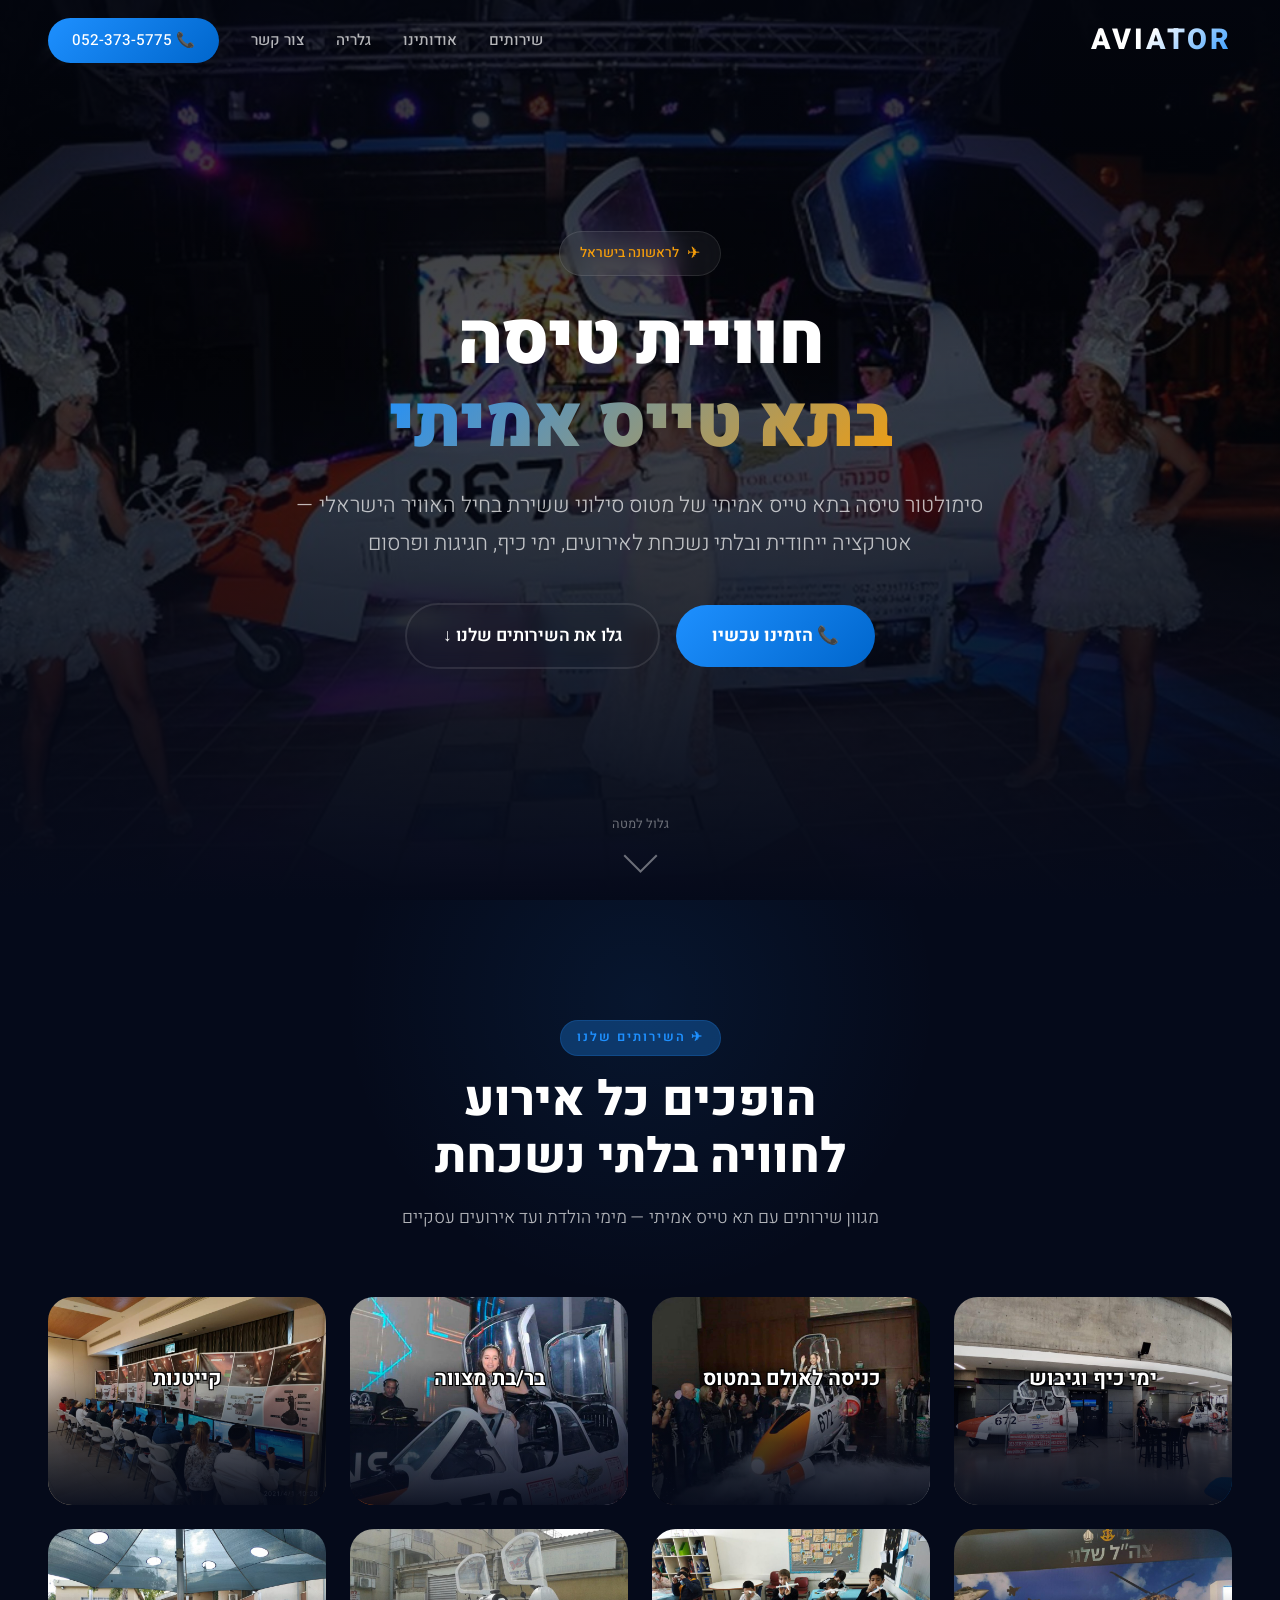
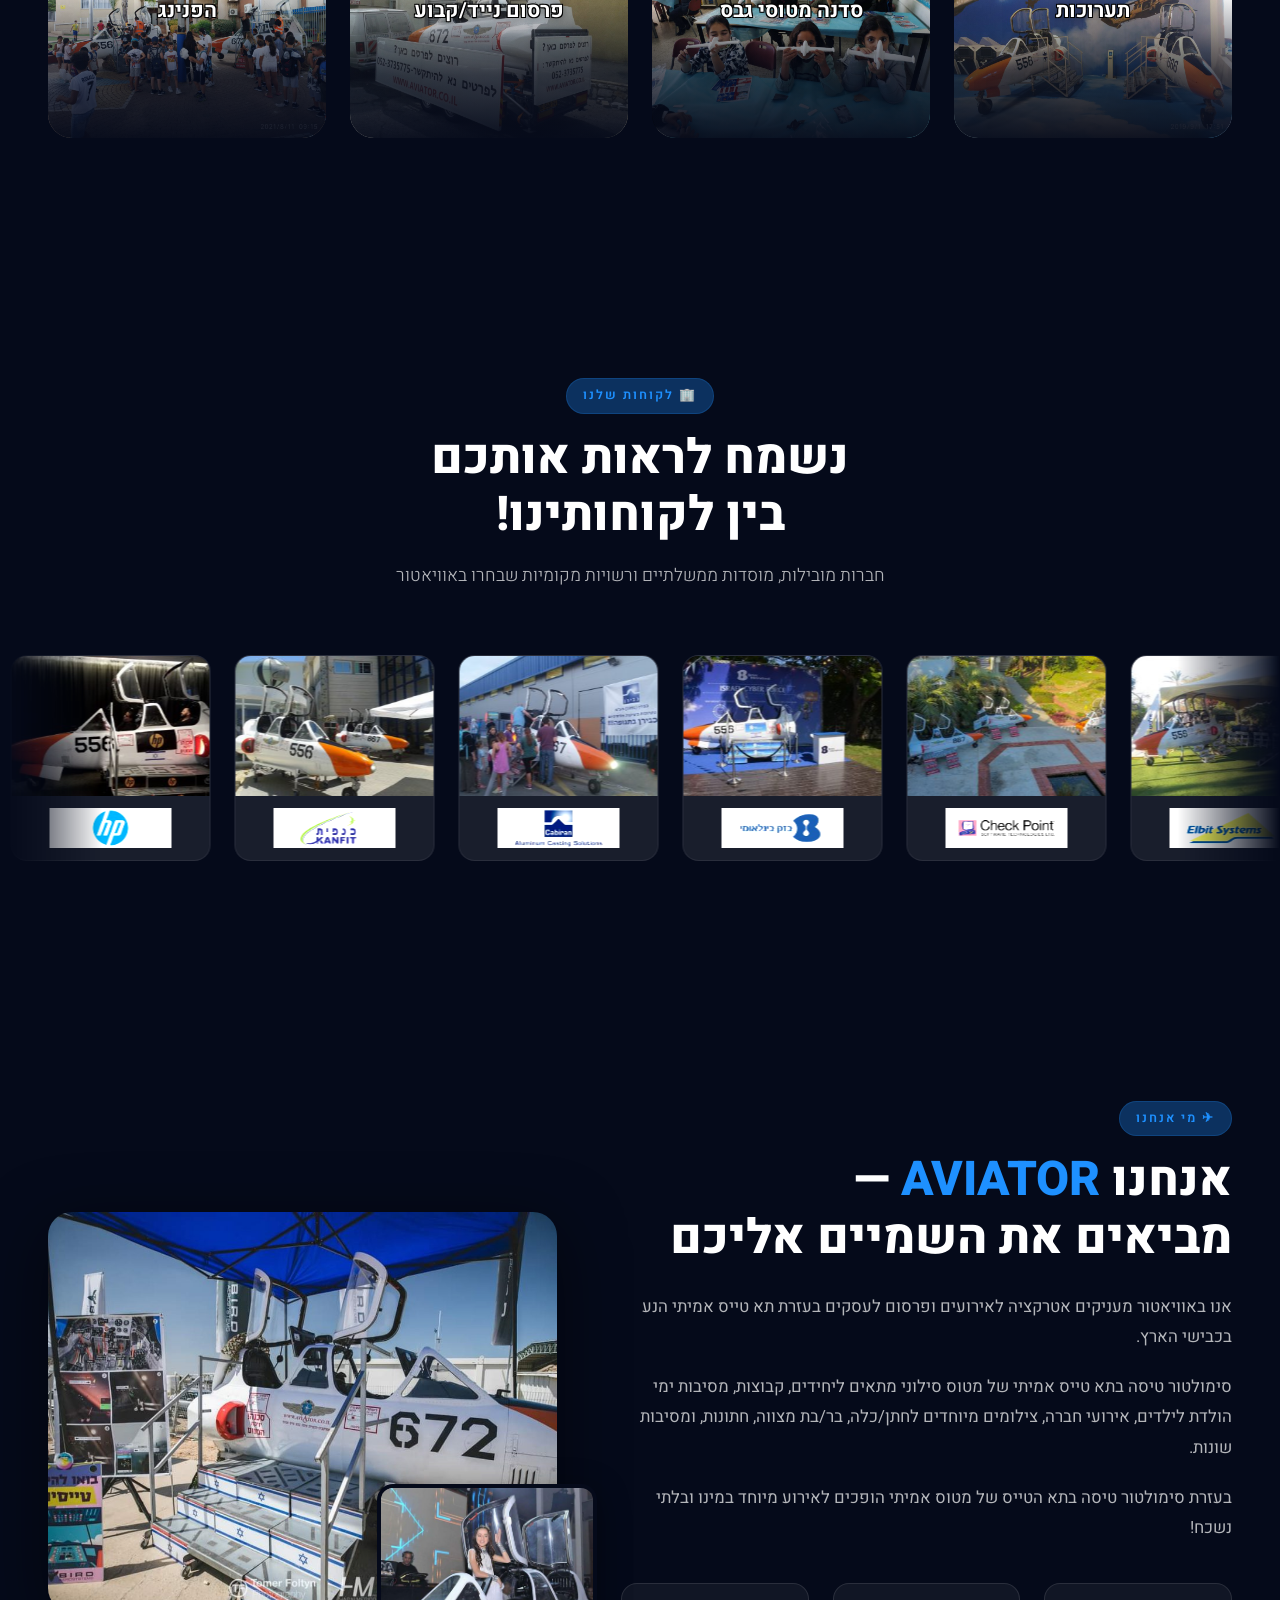
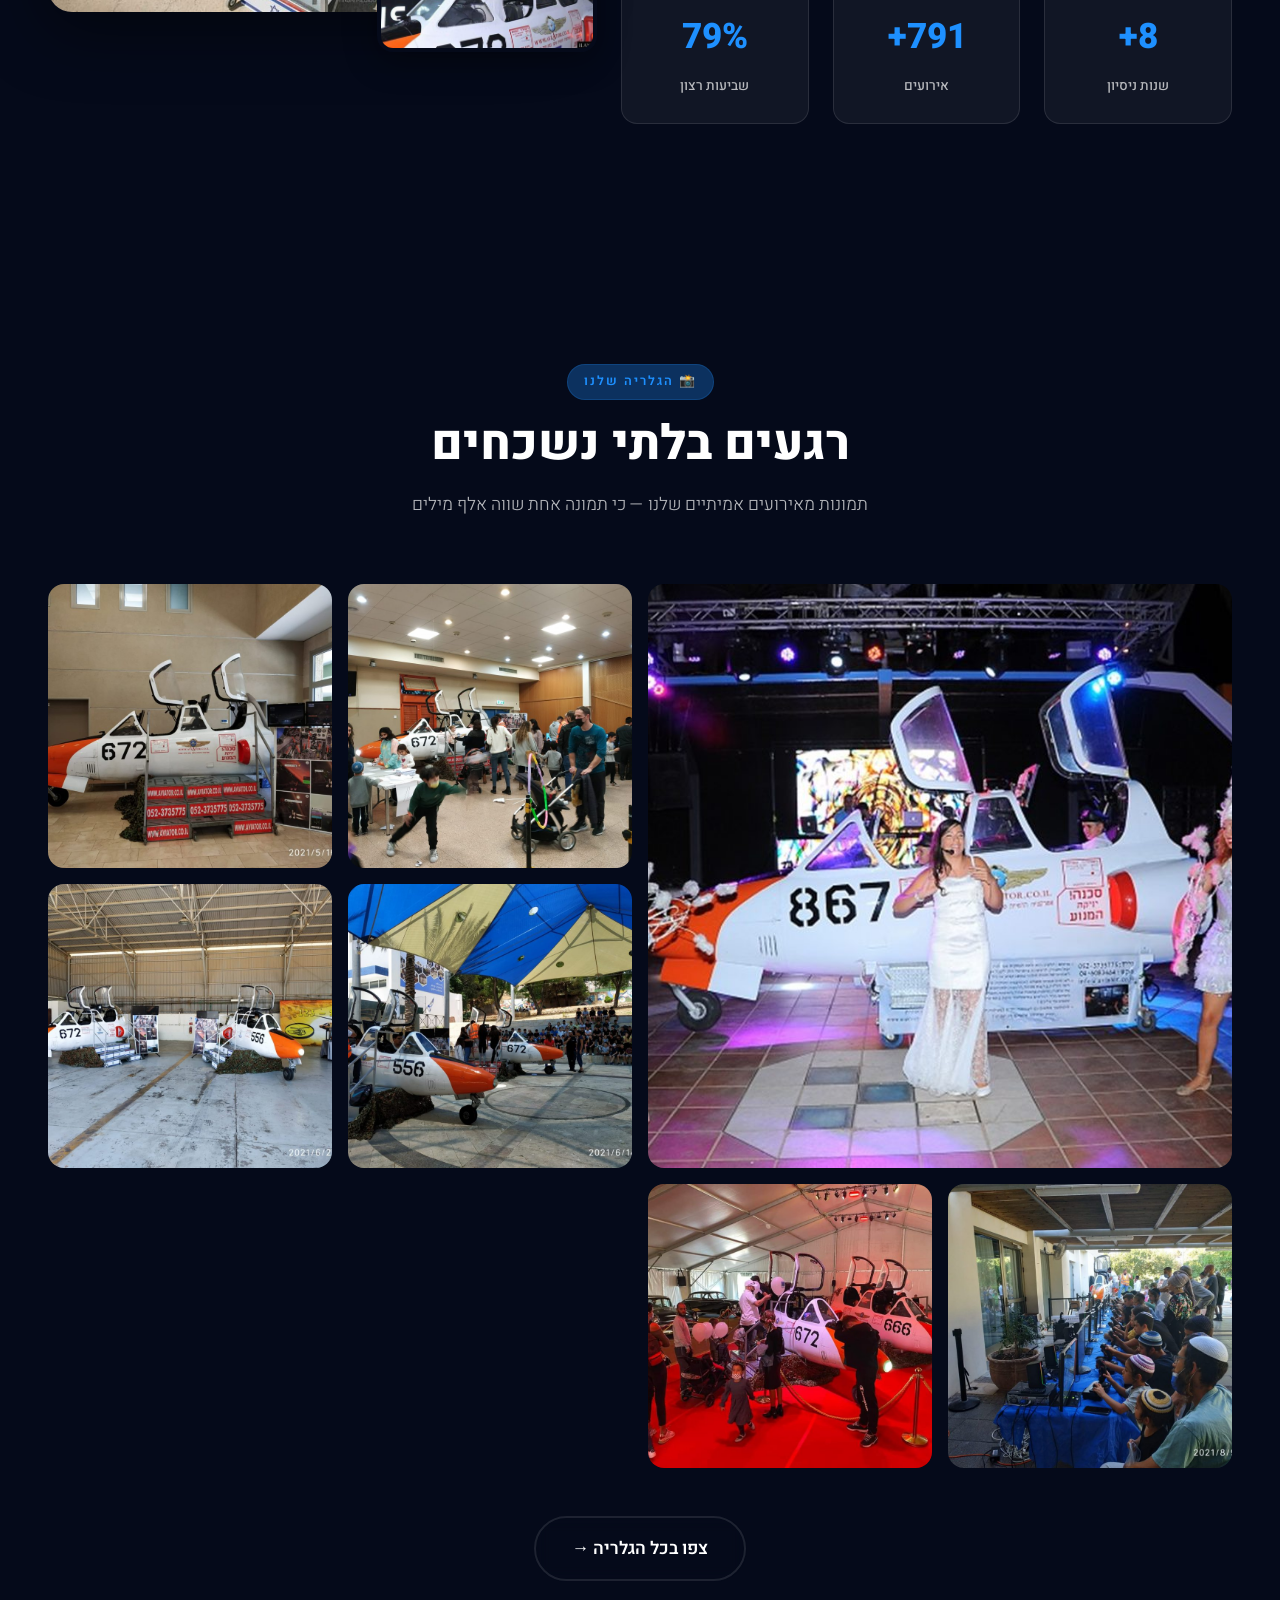
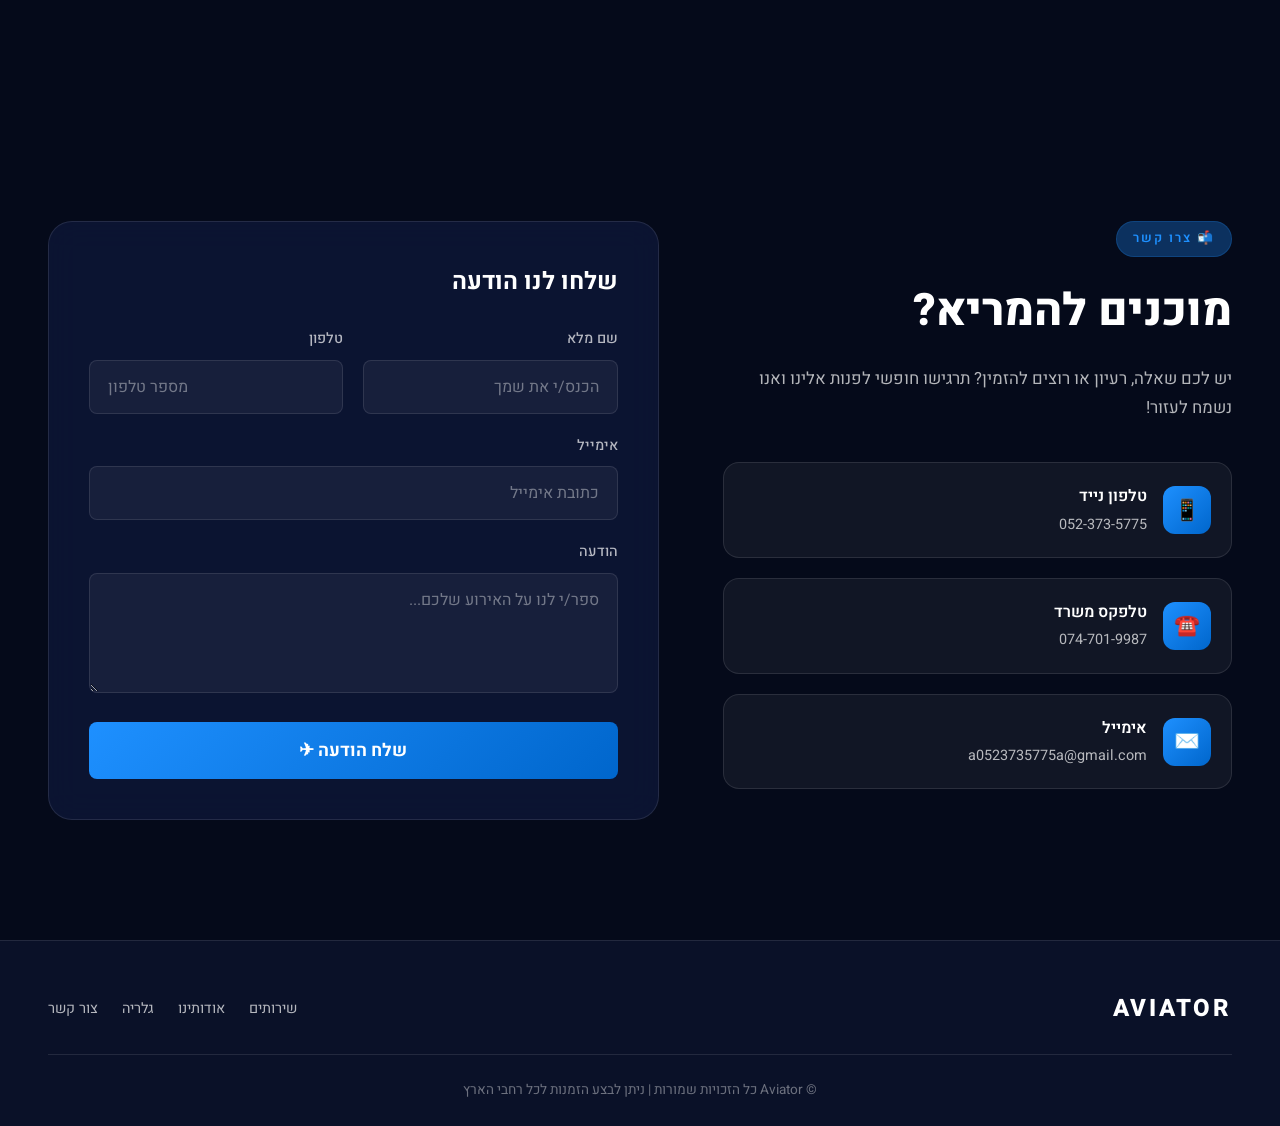
==== commit 8f859ad6: "fixed grid" ====
--- a/index.html
+++ b/index.html
@@ -66,60 +66,63 @@
                     אירועים עסקיים</p>
             </div>
             <div class="services-grid">
-                <a href="bar-mitzvah.html" class="service-card reveal">
-                    <img src="images/service-barmitzvah.jpg" alt="בר/בת מצווה">
-                    <div class="service-card-overlay">
-                        <div class="service-card-icon">🎂</div>
-                        <h3>בר / בת מצווה</h3>
-                        <p>הזדמנות של פעם בחיים — הילד/ה שלכם וחבריו נכנסים לתא טייס אמיתי ומבצעים טיסות, נחיתות ומשימות
-                            מרגשות!</p>
-                    </div>
-                    <div class="service-card-arrow">←</div>
-                </a>
-                <a href="business-events.html" class="service-card reveal reveal-delay-1">
-                    <img src="images/service-events.jpg" alt="אירועים עסקיים">
-                    <div class="service-card-overlay">
-                        <div class="service-card-icon">🏢</div>
-                        <h3>אירועים עסקיים</h3>
-                        <p>ימי כיף וגיבוש לעובדים, תערוכות והפנינגים עם אטרקציה ייחודית שתיזכר לכולם</p>
-                    </div>
-                    <div class="service-card-arrow">←</div>
-                </a>
-                <a href="hall-entry.html" class="service-card reveal reveal-delay-2">
-                    <img src="images/service-hall.jpg" alt="כניסה לאולם בתא טייס">
-                    <div class="service-card-overlay">
-                        <div class="service-card-icon">🌟</div>
-                        <h3>כניסה לאולם בתא טייס</h3>
-                        <p>כניסה מיוחדת ובלתי נשכחת לאולם האירועים — גורמים לאורחים להפיל את הלסת!</p>
-                    </div>
-                    <div class="service-card-arrow">←</div>
-                </a>
-                <a href="private-events.html" class="service-card reveal reveal-delay-3">
-                    <img src="images/service-private.jpg" alt="אירועים פרטיים">
-                    <div class="service-card-overlay">
-                        <div class="service-card-icon">🎉</div>
-                        <h3>אירועים פרטיים</h3>
-                        <p>חתונות, מסיבות, ימי הולדת וחגיגות — הפכו את האירוע שלכם למיוחד במינו</p>
-                    </div>
-                    <div class="service-card-arrow">←</div>
-                </a>
-                <a href="advertising.html" class="service-card reveal reveal-delay-4">
-                    <img src="images/service-advertising.jpg" alt="פרסום">
-                    <div class="service-card-overlay">
-                        <div class="service-card-icon">📣</div>
-                        <h3>פרסום נייד / קבוע</h3>
+                <!-- Row 1 -->
+                <a href="business-events.html" class="service-card reveal">
+                    <img src="images/service-fundays.jpg" alt="ימי כיף וגיבוש">
+                    <div class="service-card-overlay">
+                        <h3>ימי כיף וגיבוש</h3>
+                        <p>סימולטור טיסה בתא טייס אמיתי — אטרקציה ייחודית ובלתי נשכחת לכל הגילאים!</p>
+                    </div>
+                </a>
+                <a href="hall-entry.html" class="service-card reveal reveal-delay-1">
+                    <img src="images/service-hall-entry.jpg" alt="כניסה לאולם בתא טייס אמיתי">
+                    <div class="service-card-overlay">
+                        <h3>כניסה לאולם במטוס </h3>
+                        <p>כניסה מיוחדת ובלתי נשכחת לאולם — אפשר להכניס את תא הטייס לאולמות!</p>
+                    </div>
+                </a>
+                <a href="bar-mitzvah.html" class="service-card reveal reveal-delay-2">
+                    <img src="images/service-barmitzvah-new.jpg" alt="בר/בת מצווה">
+                    <div class="service-card-overlay">
+                        <h3>בר/בת מצווה</h3>
+                        <p>הזדמנות של פעם בחיים — הילד/ה וחבריו פורצים מעבר לתחומי הדמיון וממריאים מעל העננים!</p>
+                    </div>
+                </a>
+                <a href="business-events.html" class="service-card reveal reveal-delay-3">
+                    <img src="images/service-camps.jpg" alt="קייטנות">
+                    <div class="service-card-overlay">
+                        <h3>קייטנות</h3>
+                        <p>סימולטור טיסה בתא טייס אמיתי — אטרקציה ייחודית ובלתי נשכחת לכל הגילאים!</p>
+                    </div>
+                </a>
+                <!-- Row 2 -->
+                <a href="business-events.html" class="service-card reveal">
+                    <img src="images/service-exhibitions.jpg" alt="תערוכות">
+                    <div class="service-card-overlay">
+                        <h3>תערוכות</h3>
+                        <p>קידום מותג, חברה, מוצר או מבצע שיווקי עם תא טייס אמיתי של מטוס סילוני!</p>
+                    </div>
+                </a>
+                <a href="workshop.html" class="service-card reveal reveal-delay-1">
+                    <img src="images/service-gypsum.jpg" alt="סדנה מטוסי גבס">
+                    <div class="service-card-overlay">
+                        <h3>סדנה מטוסי גבס</h3>
+                        <p>סדנא ייחודית להכנת מטוסי גבס לצביעה — עשרות דגמי מטוסים מההכי קטן להכי גדול</p>
+                    </div>
+                </a>
+                <a href="advertising.html" class="service-card reveal reveal-delay-2">
+                    <img src="images/service-advertising-new.jpg" alt="פרסום נייד/קבוע">
+                    <div class="service-card-overlay">
+                        <h3>פרסום נייד/קבוע</h3>
                         <p>קידום מותג, חברה, מוצר או מבצע שיווקי עם תא טייס אמיתי של מטוס סילוני</p>
                     </div>
-                    <div class="service-card-arrow">←</div>
-                </a>
-                <a href="workshop.html" class="service-card reveal reveal-delay-5">
-                    <img src="images/service-workshops.jpg" alt="סדנה מטוסי גבס">
-                    <div class="service-card-overlay">
-                        <div class="service-card-icon">✏️</div>
-                        <h3>סדנה — מטוסי גבס</h3>
-                        <p>סדנא ייחודית להכנת מטוסי גבס לצביעה — עשרות דגמי מטוסים מההכי קטן להכי גדול</p>
-                    </div>
-                    <div class="service-card-arrow">←</div>
+                </a>
+                <a href="business-events.html" class="service-card reveal reveal-delay-3">
+                    <img src="images/service-happening.jpg" alt="הפנינג">
+                    <div class="service-card-overlay">
+                        <h3>הפנינג</h3>
+                        <p>ימי כיף והפנינגים לילדים ומבוגרים לאירועים קטנים וגדולים, חברות וארגונים</p>
+                    </div>
                 </a>
             </div>
         </div>
--- a/styles.css
+++ b/styles.css
@@ -54,6 +54,8 @@
 html {
     scroll-behavior: smooth;
     font-size: 16px;
+    width: 100%;
+    overflow-x: hidden;
 }
 
 body {
@@ -62,6 +64,7 @@
     color: var(--text-primary);
     direction: rtl;
     min-height: 100vh;
+    width: 100%;
     overflow-x: hidden;
     line-height: 1.7;
     -webkit-font-smoothing: antialiased;
@@ -475,6 +478,7 @@
     top: -200px;
     left: 50%;
     width: 600px;
+    max-width: 100vw;
     height: 600px;
     background: radial-gradient(circle, var(--accent-blue-glow) 0%, transparent 70%);
     transform: translateX(-50%);
@@ -484,7 +488,7 @@
 
 .services-grid {
     display: grid;
-    grid-template-columns: repeat(3, 1fr);
+    grid-template-columns: repeat(4, 1fr);
     gap: 24px;
 }
 
@@ -518,6 +522,8 @@
     display: flex;
     flex-direction: column;
     justify-content: flex-end;
+    align-items: center;
+    text-align: center;
     padding: 32px;
     transition: background var(--transition-smooth);
 }
@@ -546,9 +552,17 @@
 }
 
 .service-card h3 {
-    font-size: 1.4rem;
+    font-size: 1.3rem;
     font-weight: 700;
     margin-bottom: 8px;
+    text-align: center;
+    width: 100%;
+    text-shadow:
+        -1px -1px 0 #000,
+        1px -1px 0 #000,
+        -1px 1px 0 #000,
+        1px 1px 0 #000,
+        0 0 8px rgba(0, 0, 0, 0.6);
 }
 
 .service-card p {
@@ -1186,6 +1200,183 @@
     object-fit: cover;
 }
 
+/* ═══════════════════════════════════════════════
+   WORKSHOP GALLERY
+   ═══════════════════════════════════════════════ */
+.workshop-gallery {
+    padding: var(--section-padding) 0;
+    position: relative;
+    background: var(--bg-secondary);
+}
+
+.workshop-gallery::before {
+    content: '';
+    position: absolute;
+    top: -100px;
+    left: 50%;
+    width: 500px;
+    max-width: 100vw;
+    height: 500px;
+    background: radial-gradient(circle, var(--accent-blue-glow) 0%, transparent 70%);
+    transform: translateX(-50%);
+    pointer-events: none;
+    opacity: 0.2;
+}
+
+.workshop-gallery-grid {
+    display: grid;
+    grid-template-columns: repeat(3, 1fr);
+    gap: 20px;
+}
+
+.workshop-gallery-item {
+    position: relative;
+    border-radius: var(--radius-lg);
+    overflow: hidden;
+    cursor: pointer;
+    aspect-ratio: 4/3;
+    display: block;
+    box-shadow: var(--shadow-md);
+    transition: transform 0.4s ease, box-shadow 0.4s ease;
+}
+
+.workshop-gallery-item:nth-child(4) {
+    aspect-ratio: 3/4;
+    grid-row: span 2;
+}
+
+.workshop-gallery-item:nth-child(5) {
+    aspect-ratio: 3/4;
+    grid-row: span 2;
+}
+
+.workshop-gallery-item:hover {
+    transform: translateY(-6px);
+    box-shadow: 0 16px 48px rgba(30, 144, 255, 0.2);
+}
+
+.workshop-gallery-item img {
+    width: 100%;
+    height: 100%;
+    object-fit: cover;
+    transition: transform 0.6s ease;
+}
+
+.workshop-gallery-item:hover img {
+    transform: scale(1.08);
+}
+
+.workshop-gallery-overlay {
+    position: absolute;
+    inset: 0;
+    background: linear-gradient(180deg, transparent 50%, rgba(5, 10, 26, 0.7) 100%);
+    display: flex;
+    align-items: center;
+    justify-content: center;
+    opacity: 0;
+    transition: opacity 0.4s ease;
+}
+
+.workshop-gallery-item:hover .workshop-gallery-overlay {
+    opacity: 1;
+}
+
+.workshop-gallery-zoom {
+    width: 56px;
+    height: 56px;
+    background: var(--accent-gradient);
+    border-radius: 50%;
+    display: flex;
+    align-items: center;
+    justify-content: center;
+    font-size: 1.5rem;
+    box-shadow: 0 8px 32px var(--accent-blue-glow);
+    transform: scale(0.8);
+    transition: transform 0.3s ease;
+}
+
+.workshop-gallery-item:hover .workshop-gallery-zoom {
+    transform: scale(1);
+}
+
+/* Lightbox */
+.lightbox-overlay {
+    position: fixed;
+    inset: 0;
+    z-index: 9999;
+    background: rgba(5, 10, 26, 0.92);
+    backdrop-filter: blur(16px);
+    display: flex;
+    align-items: center;
+    justify-content: center;
+    opacity: 0;
+    pointer-events: none;
+    transition: opacity 0.4s ease;
+    padding: 40px;
+}
+
+.lightbox-overlay:target {
+    opacity: 1;
+    pointer-events: auto;
+}
+
+.lightbox-overlay img {
+    max-width: 90%;
+    max-height: 85vh;
+    object-fit: contain;
+    border-radius: var(--radius-lg);
+    box-shadow: 0 24px 80px rgba(0, 0, 0, 0.6);
+    transform: scale(0.9);
+    transition: transform 0.4s ease;
+}
+
+.lightbox-overlay:target img {
+    transform: scale(1);
+}
+
+.lightbox-close {
+    position: absolute;
+    top: 24px;
+    left: 32px;
+    width: 48px;
+    height: 48px;
+    background: var(--bg-glass);
+    border: 1px solid var(--border-glass);
+    border-radius: 50%;
+    display: flex;
+    align-items: center;
+    justify-content: center;
+    font-size: 2rem;
+    color: var(--text-primary);
+    text-decoration: none;
+    transition: background 0.3s ease, transform 0.3s ease;
+    z-index: 10;
+}
+
+.lightbox-close:hover {
+    background: rgba(255, 255, 255, 0.15);
+    transform: rotate(90deg);
+}
+
+@media (max-width: 1024px) {
+    .workshop-gallery-grid {
+        grid-template-columns: repeat(2, 1fr);
+    }
+
+    .workshop-gallery-item:nth-child(4),
+    .workshop-gallery-item:nth-child(5) {
+        grid-row: span 1;
+        aspect-ratio: 4/3;
+    }
+}
+
+@media (max-width: 480px) {
+    .workshop-gallery-grid {
+        grid-template-columns: 1fr;
+        gap: 16px;
+    }
+}
+
 /* Full gallery page */
 .full-gallery-grid {
     display: grid;
@@ -1232,20 +1423,21 @@
     .nav-links {
         position: fixed;
         top: 0;
-        right: -100%;
+        right: 0;
         width: 280px;
         height: 100vh;
         background: var(--bg-secondary);
         flex-direction: column;
         padding: 80px 32px 32px;
         gap: 24px;
-        transition: right var(--transition-smooth);
+        transform: translateX(100%);
+        transition: transform var(--transition-smooth);
         border-left: 1px solid var(--border-glass);
         z-index: 999;
     }
 
     .nav-links.active {
-        right: 0;
+        transform: translateX(0);
     }
 
     .nav-toggle {
@@ -1276,6 +1468,20 @@
 
     .hero-actions {
         flex-direction: column;
+        width: 100%;
+    }
+
+    .hero-actions a {
+        width: 100%;
+        justify-content: center;
+    }
+
+    .hero-title {
+        font-size: clamp(2rem, 8vw, 2.5rem);
+    }
+
+    .hero-subtitle {
+        font-size: 1rem;
     }
 
     .footer-content {
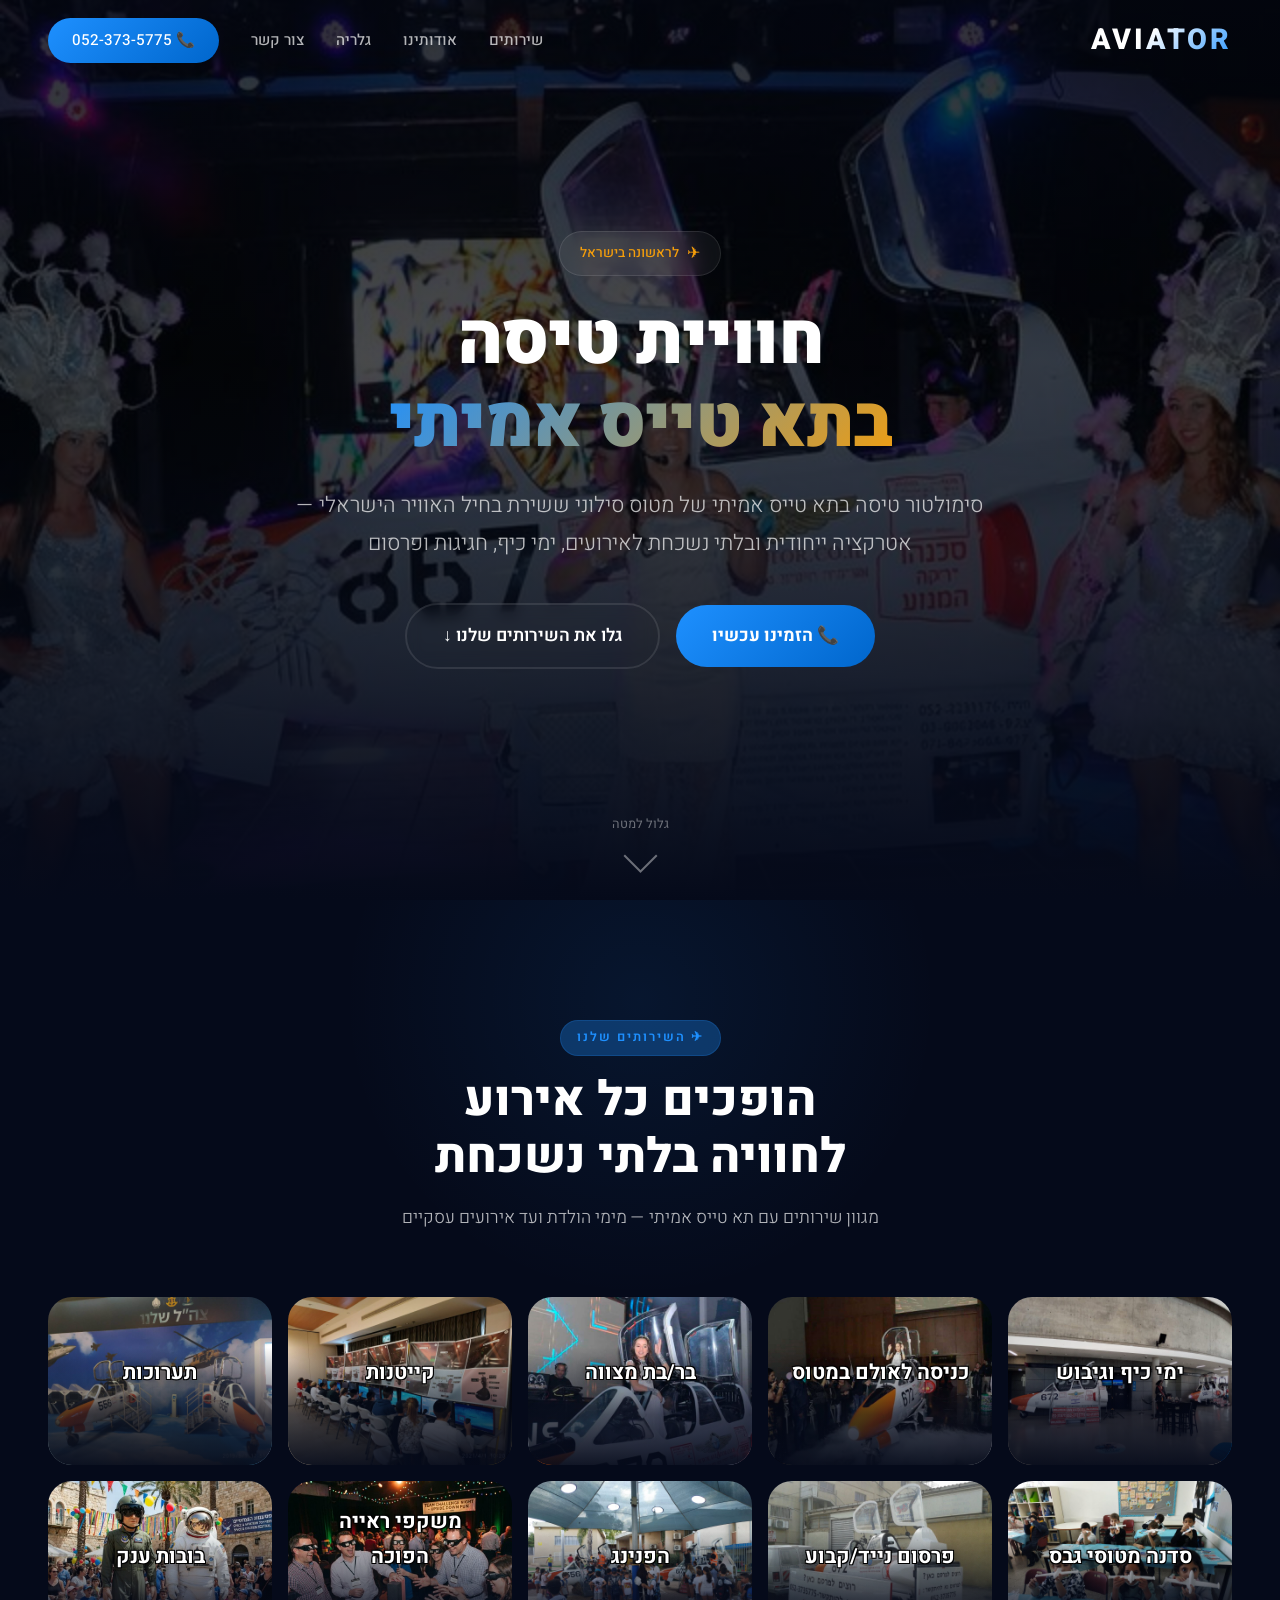
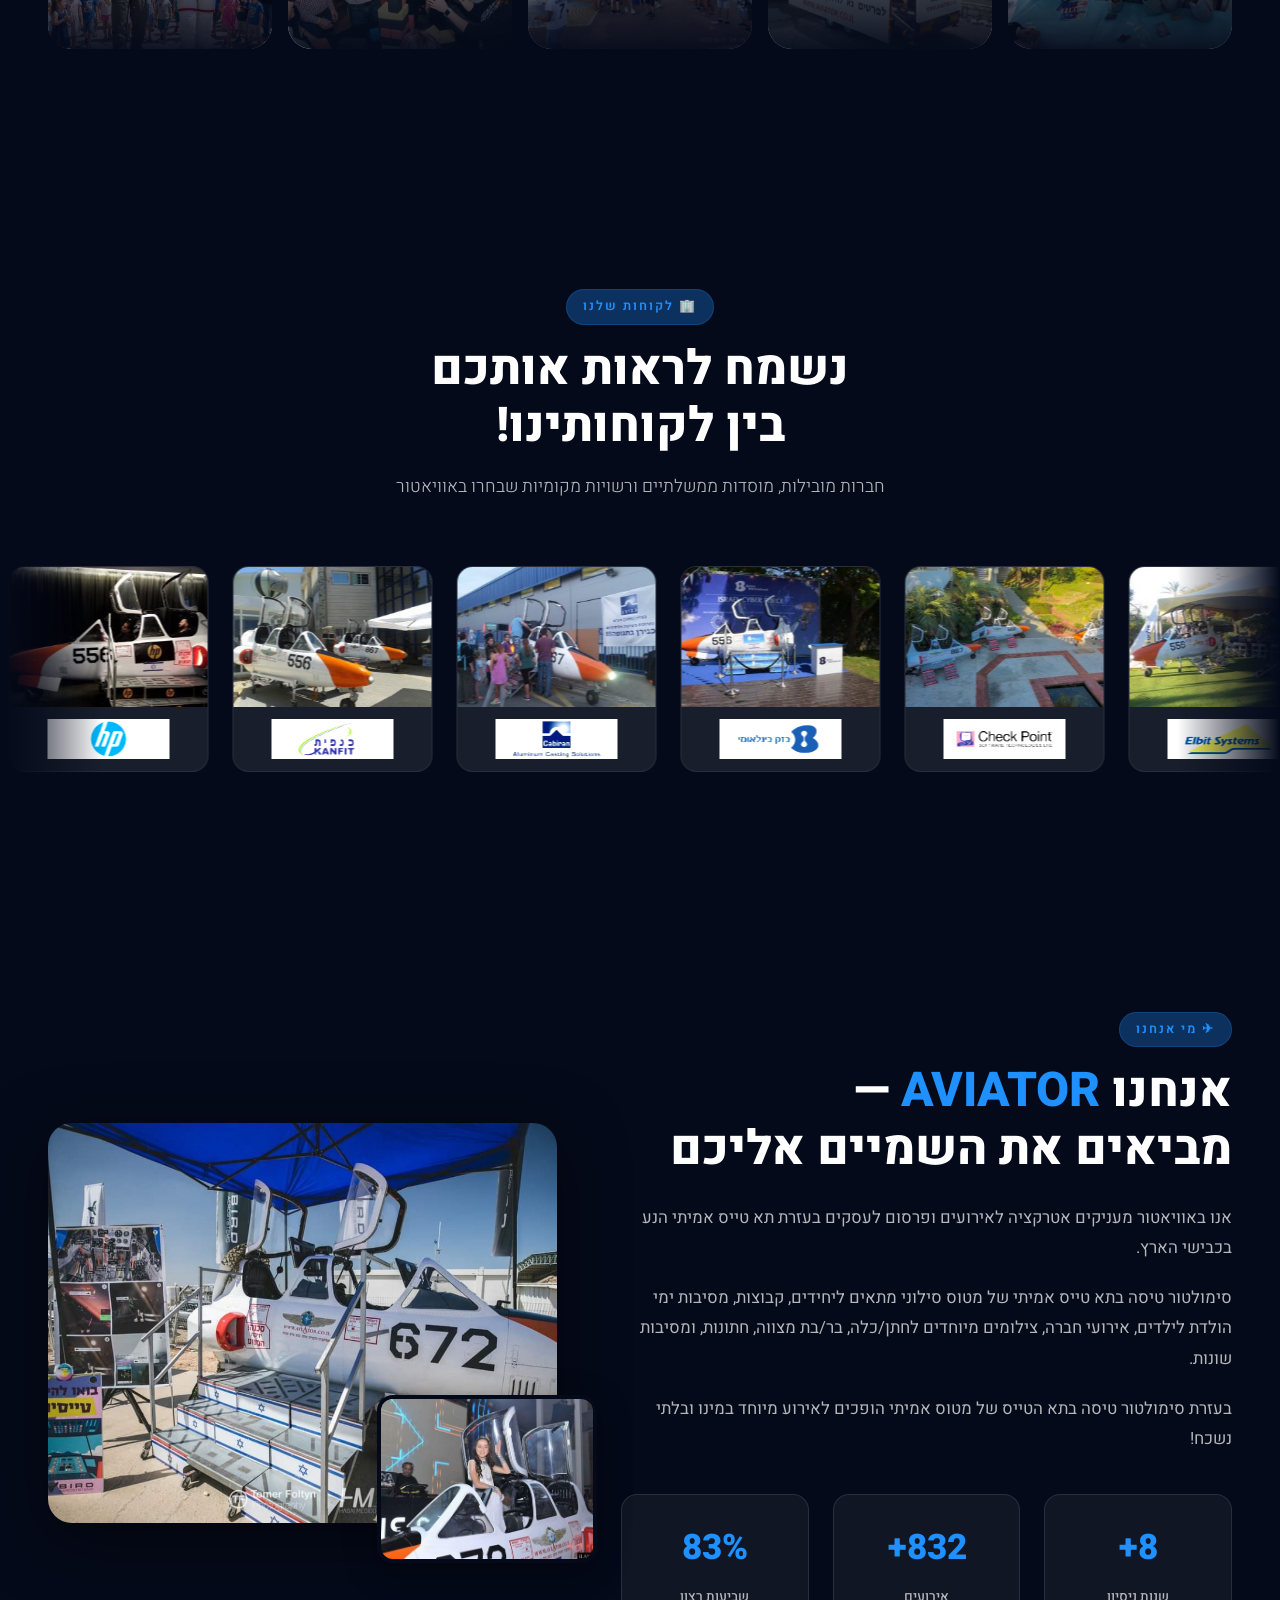
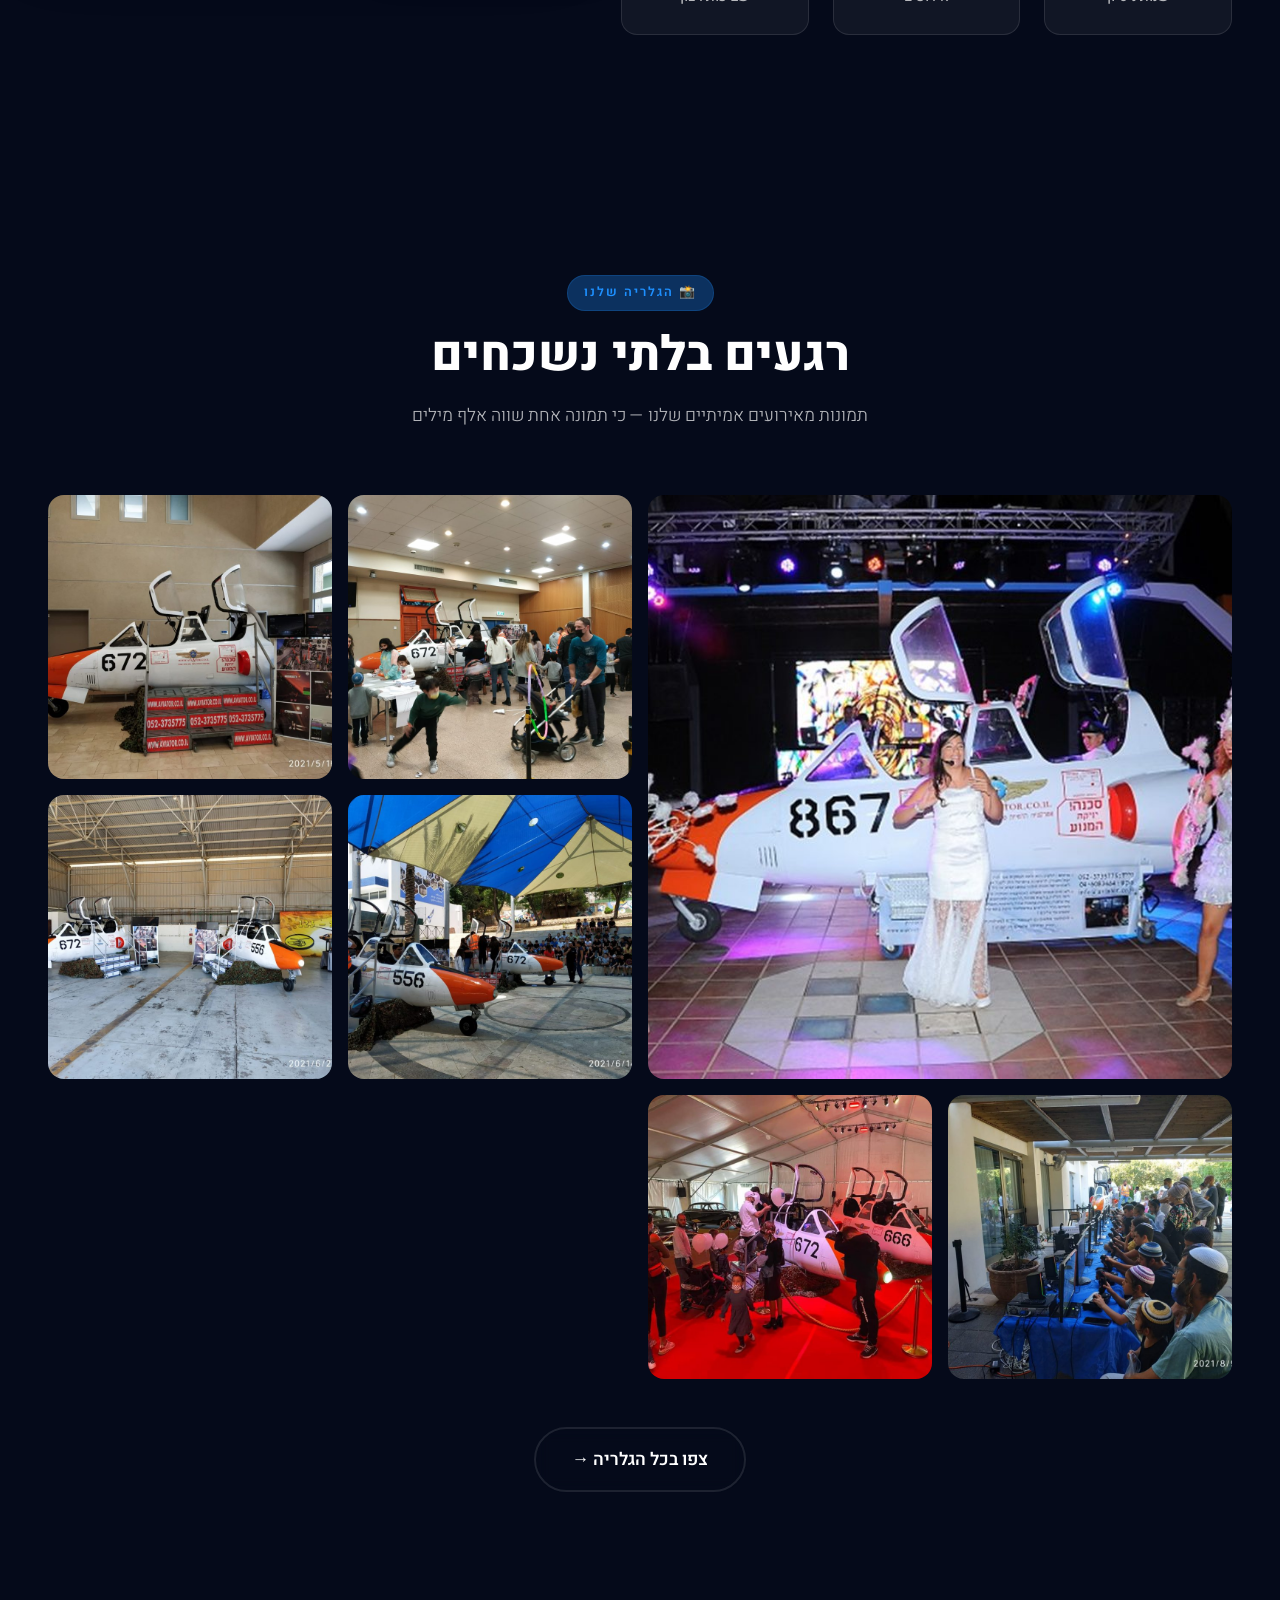
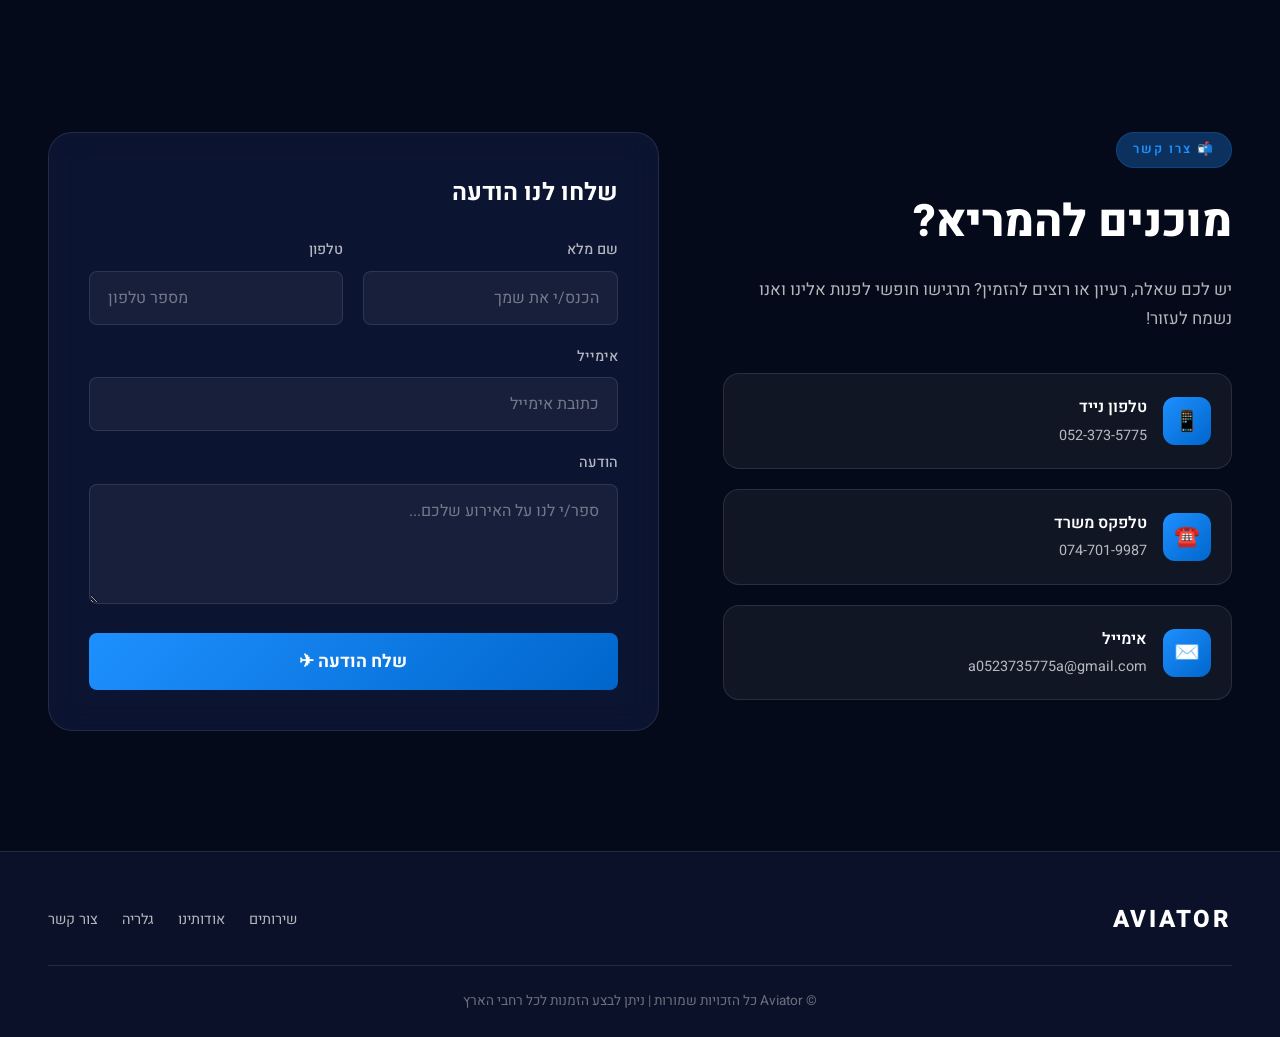
==== commit 77746ecb: "stuff" ====
--- a/index.html
+++ b/index.html
@@ -32,7 +32,7 @@
     <!-- ═══ HERO ═══ -->
     <section class="hero" id="hero">
         <div class="hero-bg">
-            <img src="images/hero-event.jpg" alt="אירוע עם תא טייס אמיתי">
+            <img src="images/hero-event-hd.png" alt="אירוע עם תא טייס אמיתי">
         </div>
         <div class="hero-overlay"></div>
         <div class="hero-content">
@@ -122,6 +122,21 @@
                     <div class="service-card-overlay">
                         <h3>הפנינג</h3>
                         <p>ימי כיף והפנינגים לילדים ומבוגרים לאירועים קטנים וגדולים, חברות וארגונים</p>
+                    </div>
+                </a>
+                <!-- Row 3 -->
+                <a href="reverse-glasses.html" class="service-card reveal">
+                    <img src="images/service-reverse-glasses.png" alt="משקפי ראייה הפוכה">
+                    <div class="service-card-overlay">
+                        <h3>משקפי ראייה הפוכה</h3>
+                        <p>חוויית חושים מדהימה עם משקפי היפוך — אטרקציה מגבשת ומצחיקה לכל הגילאים!</p>
+                    </div>
+                </a>
+                <a href="giant-puppets.html" class="service-card reveal reveal-delay-1">
+                    <img src="images/service-giant-puppets.png" alt="בובות ענק">
+                    <div class="service-card-overlay">
+                        <h3>בובות ענק</h3>
+                        <p>בובות ענק בגובה 2.6 מטר — אטרקציה מרהיבה וצבעונית לכל אירוע!</p>
                     </div>
                 </a>
             </div>
--- a/styles.css
+++ b/styles.css
@@ -488,8 +488,8 @@
 
 .services-grid {
     display: grid;
-    grid-template-columns: repeat(4, 1fr);
-    gap: 24px;
+    grid-template-columns: repeat(5, 1fr);
+    gap: 16px;
 }
 
 .service-card {
@@ -524,7 +524,7 @@
     justify-content: flex-end;
     align-items: center;
     text-align: center;
-    padding: 32px;
+    padding: 20px;
     transition: background var(--transition-smooth);
 }
 
@@ -557,6 +557,10 @@
     margin-bottom: 8px;
     text-align: center;
     width: 100%;
+    min-height: 2.6em;
+    display: flex;
+    align-items: flex-end;
+    justify-content: center;
     text-shadow:
         -1px -1px 0 #000,
         1px -1px 0 #000,
@@ -572,6 +576,11 @@
     transform: translateY(10px);
     transition: opacity var(--transition-smooth), transform var(--transition-smooth);
     line-height: 1.6;
+    display: -webkit-box;
+    -webkit-line-clamp: 2;
+    -webkit-box-orient: vertical;
+    overflow: hidden;
+    min-height: 2.88em;
 }
 
 .service-card:hover p {
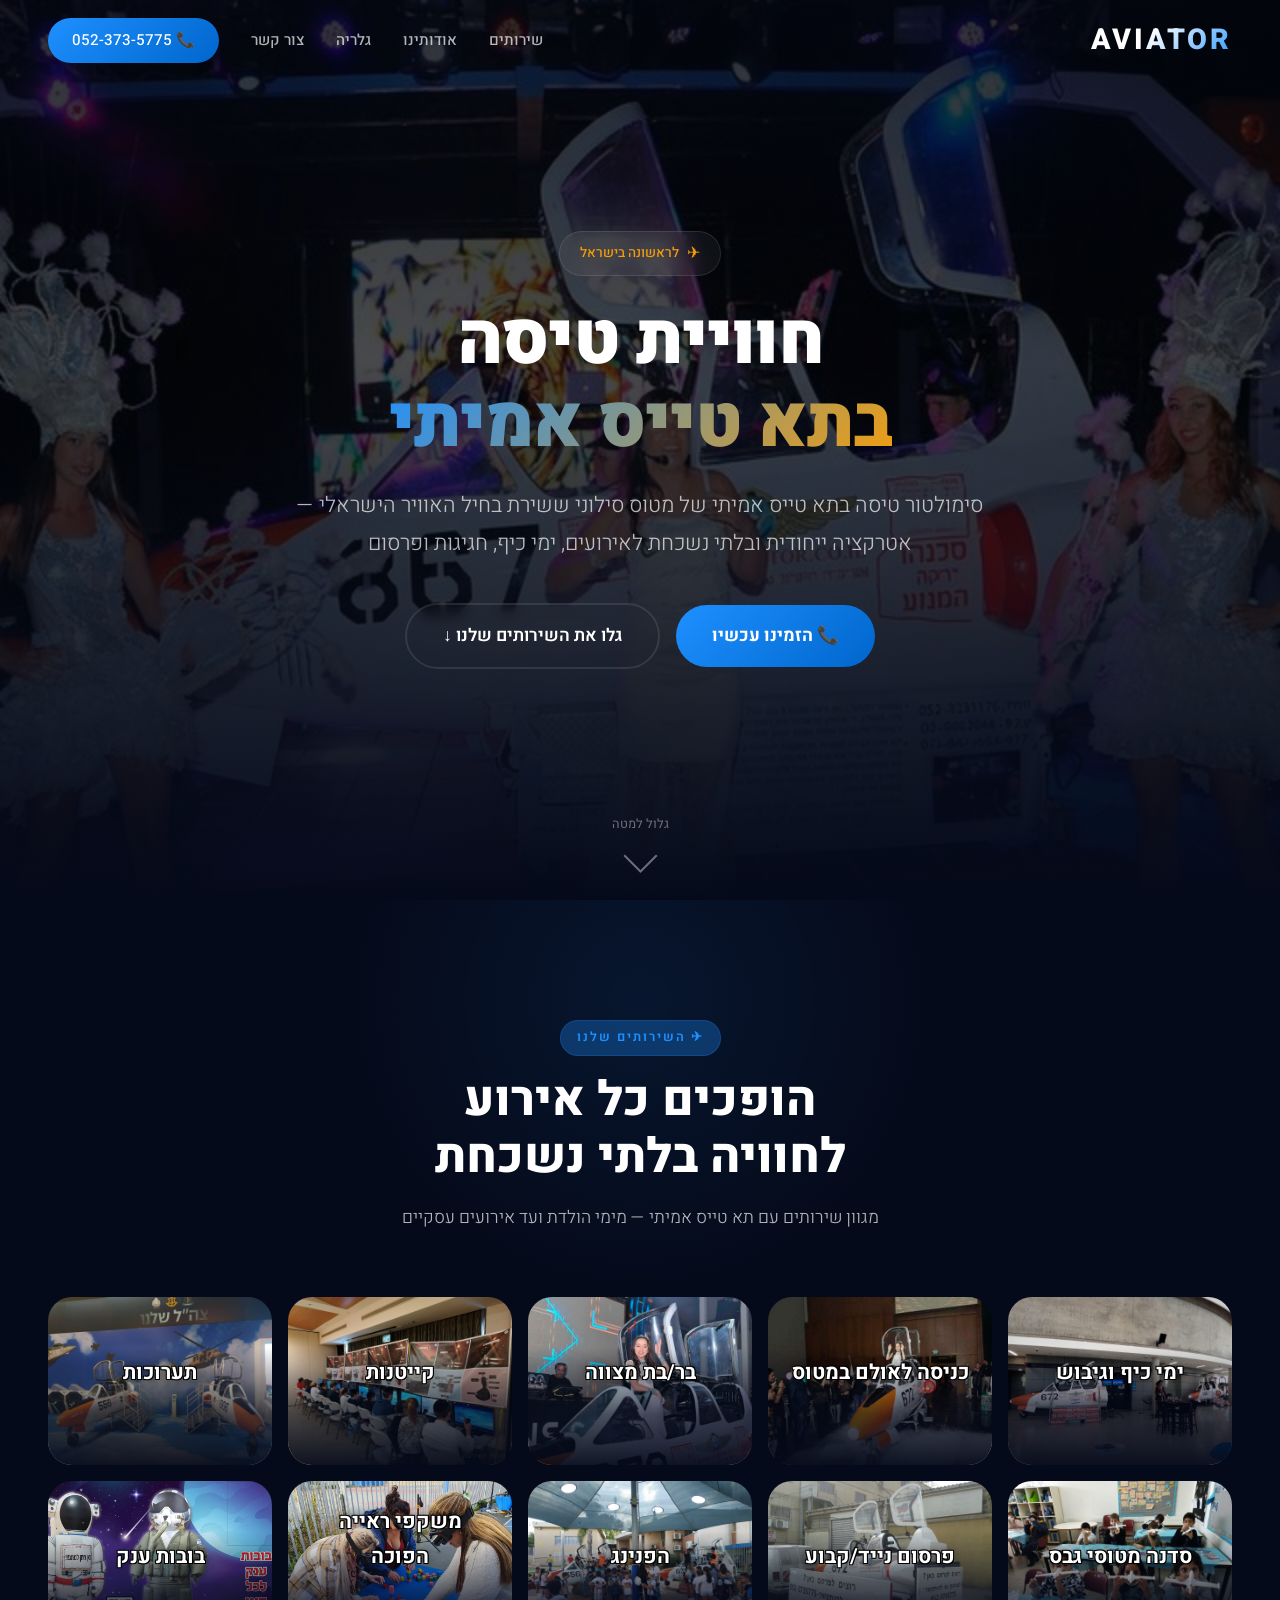
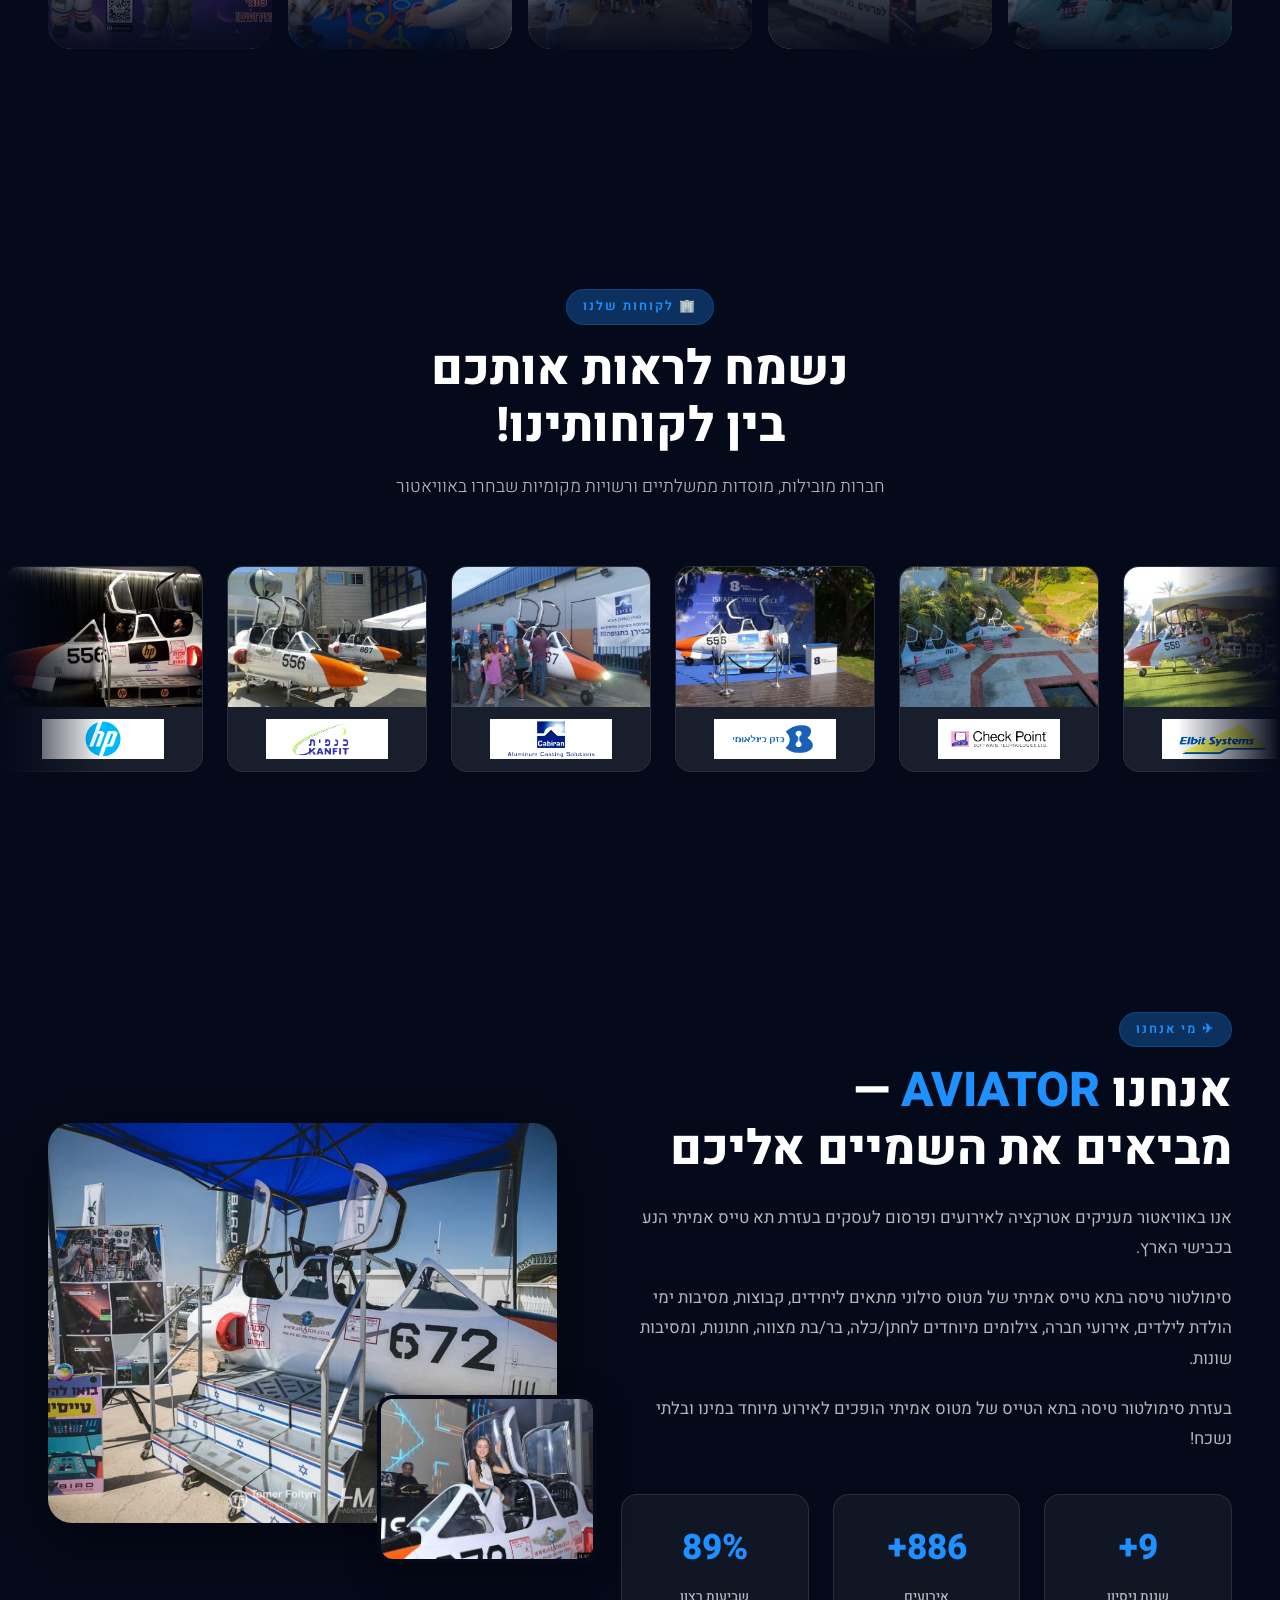
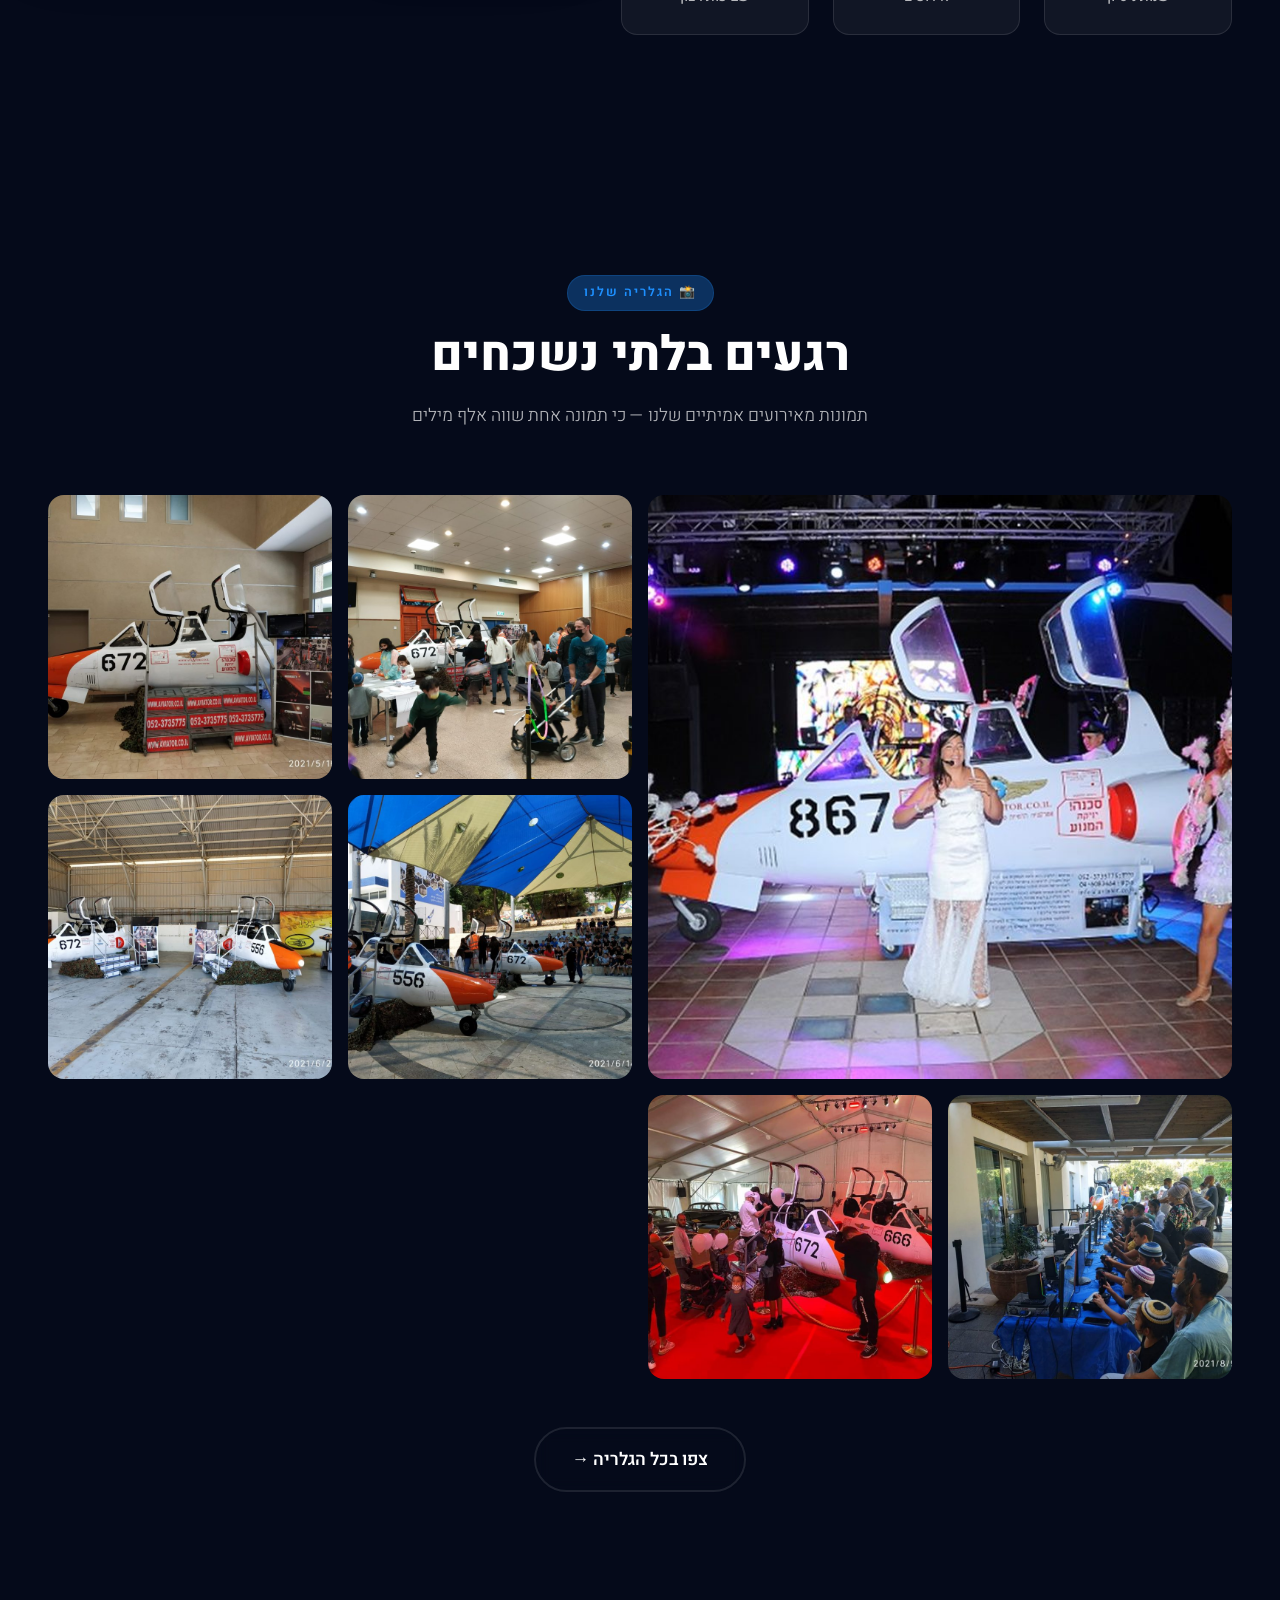
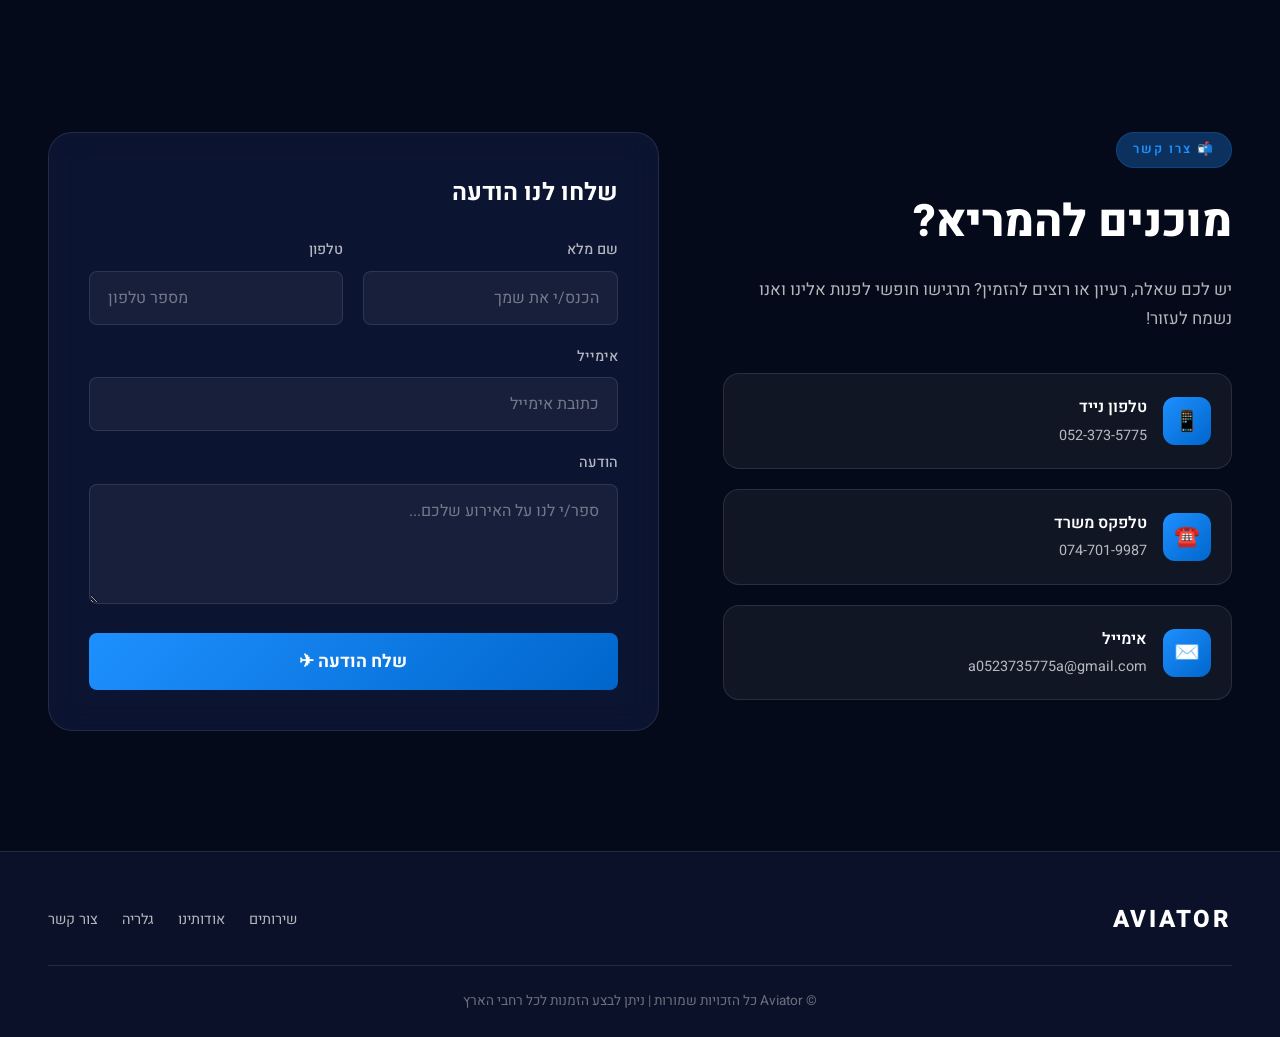
==== commit ef8216ce: "added משקפי ראייה הפוכה" ====
--- a/index.html
+++ b/index.html
@@ -126,14 +126,14 @@
                 </a>
                 <!-- Row 3 -->
                 <a href="reverse-glasses.html" class="service-card reveal">
-                    <img src="images/service-reverse-glasses.png" alt="משקפי ראייה הפוכה">
+                    <img src="images/reverse-glasses-1.jpg" alt="משקפי ראייה הפוכה">
                     <div class="service-card-overlay">
                         <h3>משקפי ראייה הפוכה</h3>
                         <p>חוויית חושים מדהימה עם משקפי היפוך — אטרקציה מגבשת ומצחיקה לכל הגילאים!</p>
                     </div>
                 </a>
                 <a href="giant-puppets.html" class="service-card reveal reveal-delay-1">
-                    <img src="images/service-giant-puppets.png" alt="בובות ענק">
+                    <img src="images/service-giant-puppets-real.jpg" alt="בובות ענק">
                     <div class="service-card-overlay">
                         <h3>בובות ענק</h3>
                         <p>בובות ענק בגובה 2.6 מטר — אטרקציה מרהיבה וצבעונית לכל אירוע!</p>
